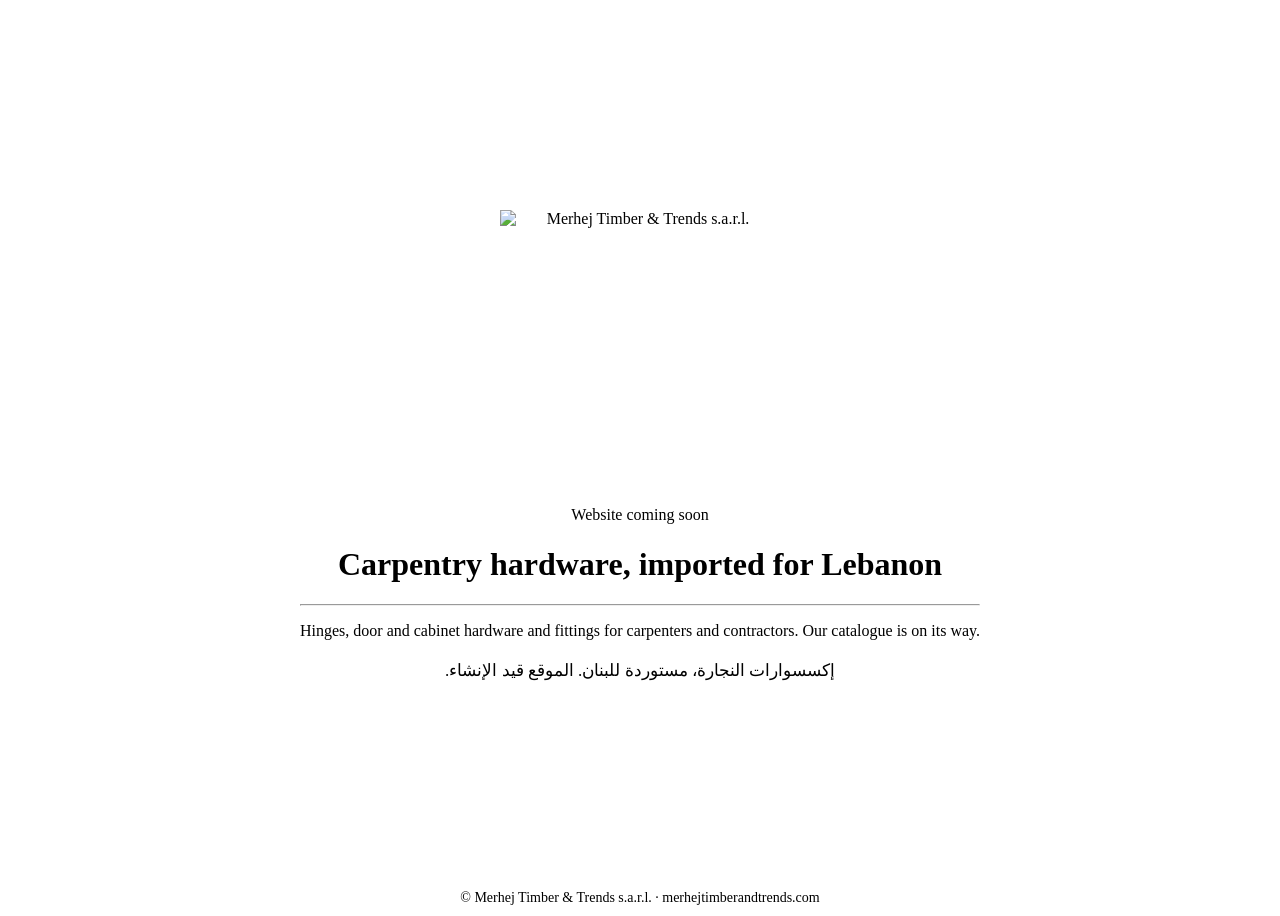
==== public/index.html @ cd11a80f "Connect the Merhej Timber & Trends design system Add design-system/ (tokens, component styles, logo)" ====
<!doctype html>
<html lang="en">
<head>
  <meta charset="utf-8">
  <meta name="viewport" content="width=device-width, initial-scale=1">
  <title>Merhej Timber &amp; Trends — Carpentry hardware in Lebanon</title>
  <meta name="description" content="Merhej Timber & Trends s.a.r.l. imports carpentry hardware and fittings for Lebanon. Our website is on its way.">
  <link rel="icon" type="image/png" href="/assets/img/merhej-logo-ivory.png">
  <link rel="stylesheet" href="/assets/css/tokens.css">
  <link rel="stylesheet" href="/assets/css/components.css">
  <style>
    body { min-height: 100vh; display: flex; flex-direction: column; }
    .soon { flex: 1; display: flex; flex-direction: column; align-items: center; justify-content: center; gap: var(--space-6); padding: var(--space-8) var(--space-4); text-align: center; }
    .soon-logo { width: 220px; height: 220px; border-radius: var(--radius-round); display: block; }
    .soon-ar { margin: 0; font-family: var(--font-arabic); font-size: 17px; line-height: 30px; color: var(--ink-muted); }
    .soon-foot { padding: var(--space-5) var(--space-4); text-align: center; border-top: 1px solid var(--line); color: var(--ink-muted); font-size: 14px; line-height: 20px; }
    @media (min-width: 720px) { .soon-logo { width: 280px; height: 280px; } }
  </style>
</head>
<body>
  <main class="soon">
    <img class="soon-logo" src="/assets/img/merhej-logo-ivory.png" alt="Merhej Timber & Trends s.a.r.l.">
    <header class="mtt-sh mtt-sh-center">
      <p class="mtt-sh-eyebrow">Website coming soon</p>
      <h1 class="mtt-sh-title">Carpentry hardware, imported for Lebanon</h1>
      <hr class="mtt-sh-rule" aria-hidden="true">
      <p class="mtt-sh-intro">Hinges, door and cabinet hardware and fittings for carpenters and contractors. Our catalogue is on its way.</p>
      <p class="soon-ar" lang="ar" dir="rtl">إكسسوارات النجارة، مستوردة للبنان. الموقع قيد الإنشاء.</p>
    </header>
  </main>
  <footer class="soon-foot">© Merhej Timber &amp; Trends s.a.r.l. · merhejtimberandtrends.com</footer>
</body>
</html>
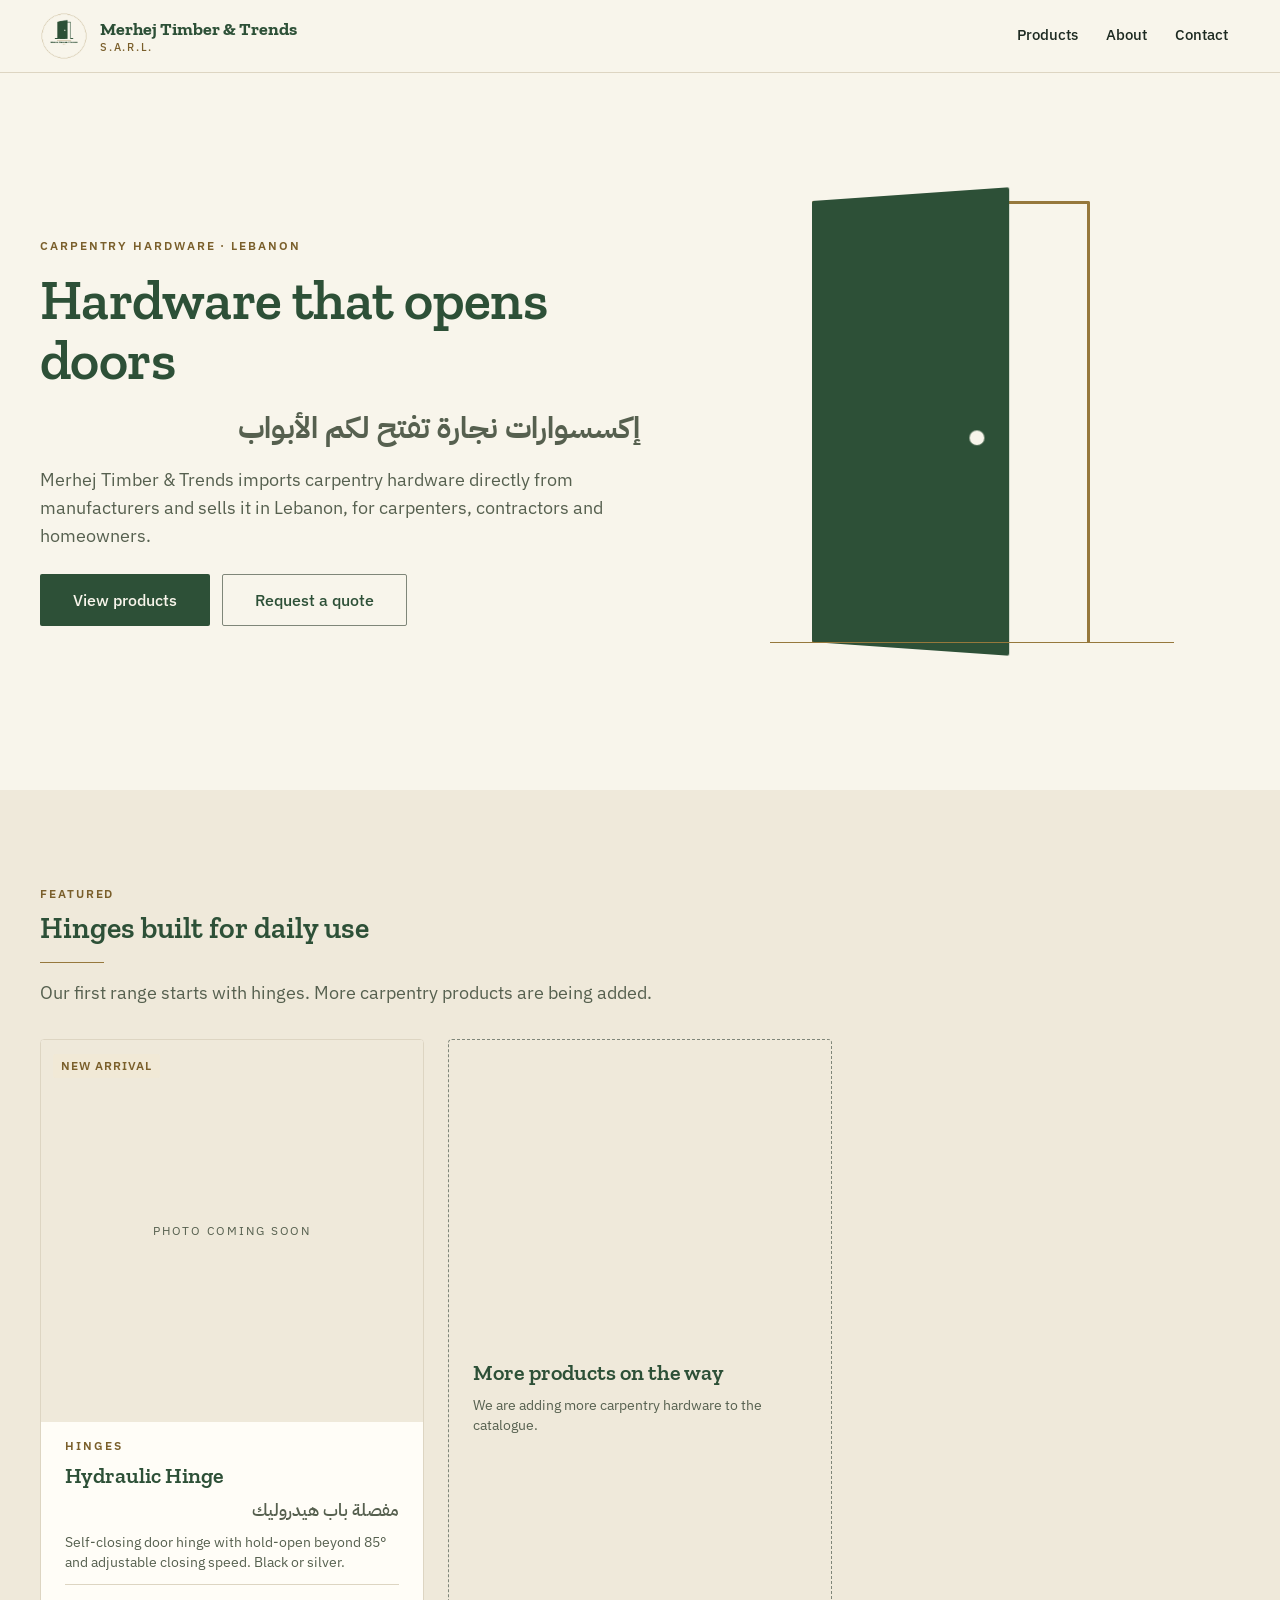
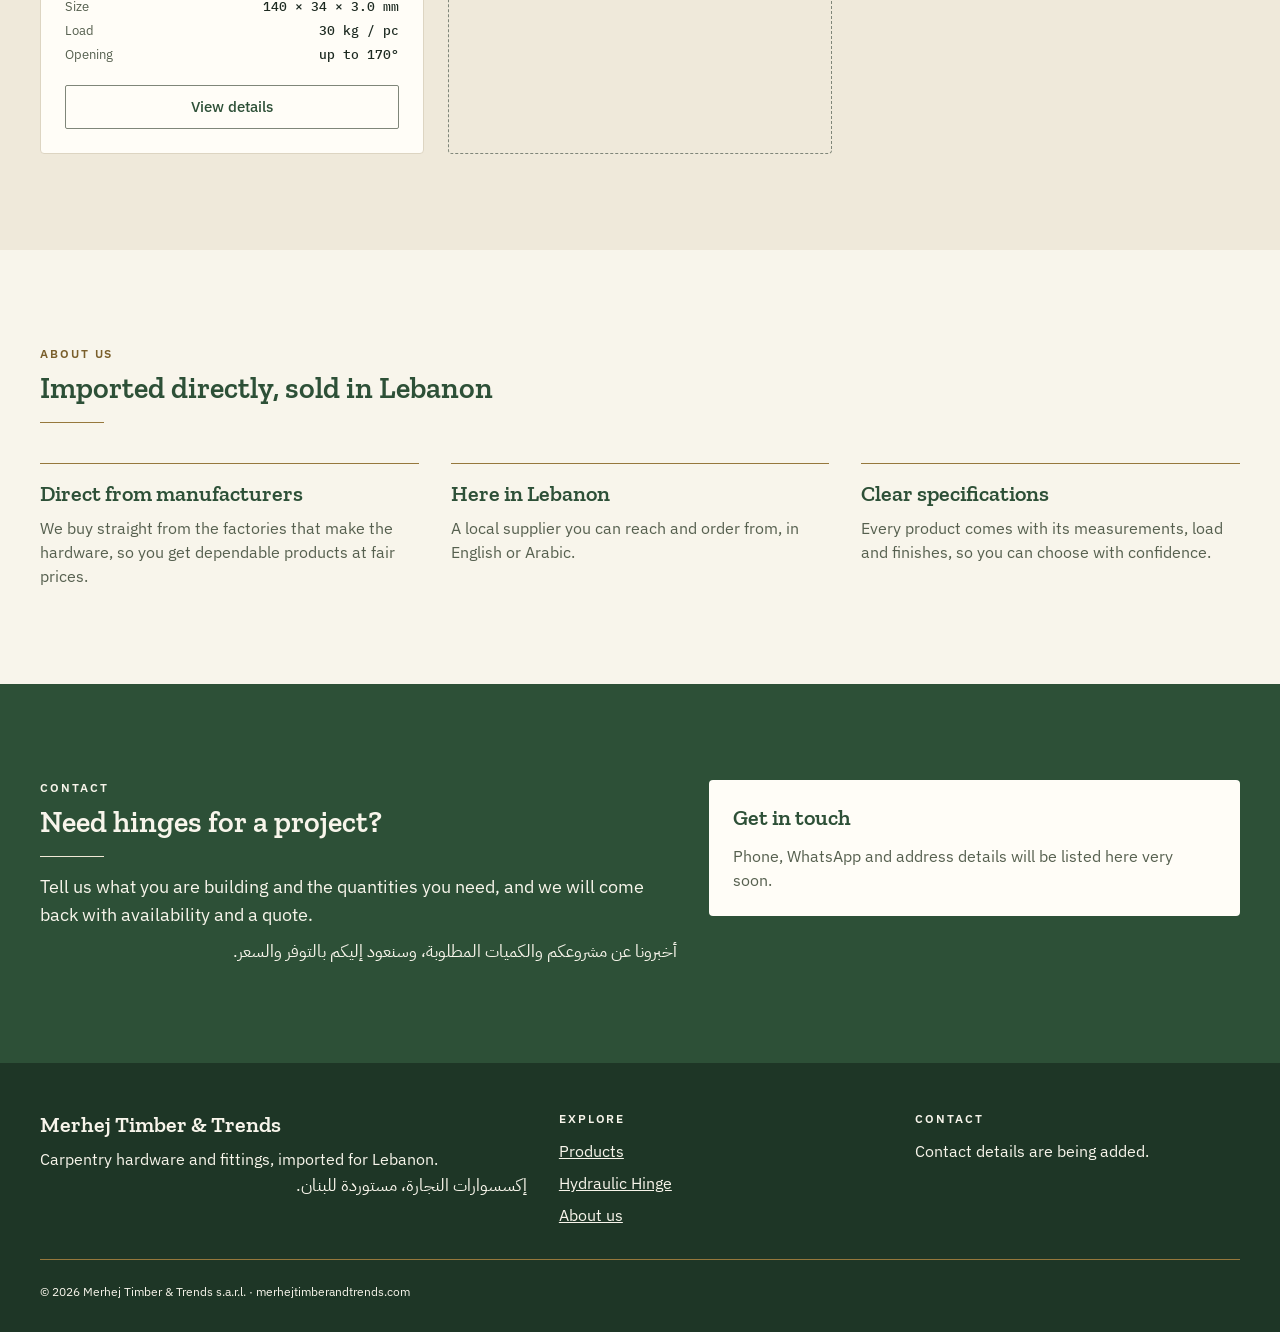
==== commit ced0e8a1: "Build home, products and Hydraulic Hinge pages; deploy with GitHub Pages - Home page with hero, feat" ====
--- a/public/index.html
+++ b/public/index.html
@@ -3,31 +3,153 @@
 <head>
   <meta charset="utf-8">
   <meta name="viewport" content="width=device-width, initial-scale=1">
-  <title>Merhej Timber &amp; Trends — Carpentry hardware in Lebanon</title>
-  <meta name="description" content="Merhej Timber & Trends s.a.r.l. imports carpentry hardware and fittings for Lebanon. Our website is on its way.">
-  <link rel="icon" type="image/png" href="/assets/img/merhej-logo-ivory.png">
-  <link rel="stylesheet" href="/assets/css/tokens.css">
-  <link rel="stylesheet" href="/assets/css/components.css">
-  <style>
-    body { min-height: 100vh; display: flex; flex-direction: column; }
-    .soon { flex: 1; display: flex; flex-direction: column; align-items: center; justify-content: center; gap: var(--space-6); padding: var(--space-8) var(--space-4); text-align: center; }
-    .soon-logo { width: 220px; height: 220px; border-radius: var(--radius-round); display: block; }
-    .soon-ar { margin: 0; font-family: var(--font-arabic); font-size: 17px; line-height: 30px; color: var(--ink-muted); }
-    .soon-foot { padding: var(--space-5) var(--space-4); text-align: center; border-top: 1px solid var(--line); color: var(--ink-muted); font-size: 14px; line-height: 20px; }
-    @media (min-width: 720px) { .soon-logo { width: 280px; height: 280px; } }
-  </style>
+  <title>Merhej Timber & Trends — Carpentry hardware in Lebanon</title>
+  <meta name="description" content="Merhej Timber & Trends s.a.r.l. imports carpentry hardware for Lebanon, starting with hydraulic door hinges.">
+  <link rel="canonical" href="https://merhejtimberandtrends.com/">
+  <meta property="og:type" content="website">
+  <meta property="og:site_name" content="Merhej Timber &amp; Trends">
+  <meta property="og:title" content="Merhej Timber & Trends — Carpentry hardware in Lebanon">
+  <meta property="og:description" content="Merhej Timber & Trends s.a.r.l. imports carpentry hardware for Lebanon, starting with hydraulic door hinges.">
+  <meta property="og:url" content="https://merhejtimberandtrends.com/">
+  <meta property="og:image" content="https://merhejtimberandtrends.com/assets/img/merhej-logo-ivory.png">
+  <link rel="icon" type="image/png" href="assets/img/merhej-logo-ivory.png">
+  <link rel="stylesheet" href="assets/css/tokens.css">
+  <link rel="stylesheet" href="assets/css/components.css">
+  <link rel="stylesheet" href="assets/css/site.css">
 </head>
 <body>
-  <main class="soon">
-    <img class="soon-logo" src="/assets/img/merhej-logo-ivory.png" alt="Merhej Timber & Trends s.a.r.l.">
-    <header class="mtt-sh mtt-sh-center">
-      <p class="mtt-sh-eyebrow">Website coming soon</p>
-      <h1 class="mtt-sh-title">Carpentry hardware, imported for Lebanon</h1>
-      <hr class="mtt-sh-rule" aria-hidden="true">
-      <p class="mtt-sh-intro">Hinges, door and cabinet hardware and fittings for carpenters and contractors. Our catalogue is on its way.</p>
-      <p class="soon-ar" lang="ar" dir="rtl">إكسسوارات النجارة، مستوردة للبنان. الموقع قيد الإنشاء.</p>
-    </header>
+  <a class="skip" href="#main">Skip to content</a>
+  <header class="site-header">
+    <div class="wrap">
+      <a class="brand" href="./">
+        <img src="assets/img/merhej-logo-ivory.png" alt="" width="48" height="48">
+        <span class="brand-name">Merhej Timber &amp; Trends<small>S.A.R.L.</small></span>
+        <span class="sr-only">Merhej Timber &amp; Trends — home</span>
+      </a>
+      <nav class="nav" aria-label="Main">
+        <a href="products/">Products</a>
+        <a href="#about">About</a>
+        <a href="#contact">Contact</a>
+      </nav>
+    </div>
+  </header>
+  <main id="main">
+    <section class="hero" aria-labelledby="hero-title">
+      <div class="wrap">
+        <div class="hero-copy">
+          <p class="t-eyebrow" style="margin:0;color:var(--brass-ink)">Carpentry hardware · Lebanon</p>
+          <h1 class="t-display hero-title" id="hero-title">Hardware that opens doors</h1>
+          <p class="t-ar-heading hero-ar" lang="ar" dir="rtl">إكسسوارات نجارة تفتح لكم الأبواب</p>
+          <p class="t-body-lg hero-intro">Merhej Timber &amp; Trends imports carpentry hardware directly from manufacturers and sells it in Lebanon, for carpenters, contractors and homeowners.</p>
+          <div class="hero-actions">
+            <a class="mtt-btn mtt-btn-primary mtt-btn-lg" href="products/">View products</a>
+            <a class="mtt-btn mtt-btn-secondary mtt-btn-lg" href="#contact">Request a quote</a>
+          </div>
+        </div>
+        <div class="door-art" aria-hidden="true">
+          <div class="door-frame"></div>
+          <div class="door-leaf"><span class="door-knob"></span></div>
+          <div class="door-ground"></div>
+        </div>
+      </div>
+    </section>
+
+    <section class="section section-sunken" aria-labelledby="featured-title">
+      <div class="wrap">
+        <header class="mtt-sh section-head">
+          <p class="mtt-sh-eyebrow">Featured</p>
+          <h2 class="mtt-sh-title" id="featured-title">Hinges built for daily use</h2>
+          <hr class="mtt-sh-rule" aria-hidden="true">
+          <p class="mtt-sh-intro">Our first range starts with hinges. More carpentry products are being added.</p>
+        </header>
+        <div class="grid grid-3">
+          <article class="mtt-card">
+            <div class="mtt-card-media">
+              <span class="mtt-card-ph">Photo coming soon</span>
+              <span class="mtt-card-badge"><span class="mtt-badge mtt-badge-new">New arrival</span></span>
+            </div>
+            <div class="mtt-card-body">
+              <p class="mtt-card-cat">Hinges</p>
+              <h3 class="mtt-card-name"><a href="products/hydraulic-hinge/" style="color:inherit;text-decoration:none">Hydraulic Hinge</a></h3>
+              <p class="mtt-card-name-ar" lang="ar" dir="rtl">مفصلة باب هيدروليك</p>
+              <p class="mtt-card-sum">Self-closing door hinge with hold-open beyond 85° and adjustable closing speed. Black or silver.</p>
+              <dl class="mtt-card-specs">
+                <dt>Size</dt><dd>140 × 34 × 3.0 mm</dd>
+                <dt>Load</dt><dd>30 kg / pc</dd>
+                <dt>Opening</dt><dd>up to 170°</dd>
+              </dl>
+              <div class="mtt-card-cta"><a class="mtt-btn mtt-btn-secondary" href="products/hydraulic-hinge/">View details</a></div>
+            </div>
+          </article>
+          <div class="tile-soon">
+            <h3 class="t-h3">More products on the way</h3>
+            <p class="t-small">We are adding more carpentry hardware to the catalogue.</p>
+          </div>
+        </div>
+      </div>
+    </section>
+
+    <section class="section" id="about" aria-labelledby="about-title">
+      <div class="wrap">
+        <header class="mtt-sh section-head">
+          <p class="mtt-sh-eyebrow">About us</p>
+          <h2 class="mtt-sh-title" id="about-title">Imported directly, sold in Lebanon</h2>
+          <hr class="mtt-sh-rule" aria-hidden="true">
+        </header>
+        <ul class="points">
+          <li class="point">
+            <h3 class="t-h3">Direct from manufacturers</h3>
+            <p>We buy straight from the factories that make the hardware, so you get dependable products at fair prices.</p>
+          </li>
+          <li class="point">
+            <h3 class="t-h3">Here in Lebanon</h3>
+            <p>A local supplier you can reach and order from, in English or Arabic.</p>
+          </li>
+          <li class="point">
+            <h3 class="t-h3">Clear specifications</h3>
+            <p>Every product comes with its measurements, load and finishes, so you can choose with confidence.</p>
+          </li>
+        </ul>
+      </div>
+    </section>
+
+    <section class="section section-forest" id="contact" aria-labelledby="contact-title">
+      <div class="wrap contact">
+        <header class="mtt-sh">
+          <p class="mtt-sh-eyebrow">Contact</p>
+          <h2 class="mtt-sh-title" id="contact-title">Need hinges for a project?</h2>
+          <hr class="mtt-sh-rule" aria-hidden="true">
+          <p class="mtt-sh-intro">Tell us what you are building and the quantities you need, and we will come back with availability and a quote.</p>
+          <p class="t-ar-body" lang="ar" dir="rtl" style="margin:0">أخبرونا عن مشروعكم والكميات المطلوبة، وسنعود إليكم بالتوفر والسعر.</p>
+        </header>
+        <div class="contact-card">
+          <h3 class="t-h3">Get in touch</h3>
+          <p>Phone, WhatsApp and address details will be listed here very soon.</p>
+        </div>
+      </div>
+    </section>
   </main>
-  <footer class="soon-foot">© Merhej Timber &amp; Trends s.a.r.l. · merhejtimberandtrends.com</footer>
+  <footer class="site-footer">
+    <div class="wrap">
+      <div>
+        <p class="foot-brand">Merhej Timber &amp; Trends</p>
+        <p>Carpentry hardware and fittings, imported for Lebanon.</p>
+        <p lang="ar" dir="rtl" class="t-ar-body" style="text-align:start">إكسسوارات النجارة، مستوردة للبنان.</p>
+      </div>
+      <nav aria-label="Footer">
+        <h2>Explore</h2>
+        <ul>
+          <li><a href="products/">Products</a></li>
+          <li><a href="products/hydraulic-hinge/">Hydraulic Hinge</a></li>
+          <li><a href="#about">About us</a></li>
+        </ul>
+      </nav>
+      <div>
+        <h2>Contact</h2>
+        <p>Contact details are being added.</p>
+      </div>
+      <p class="foot-legal">© 2026 Merhej Timber &amp; Trends s.a.r.l. · merhejtimberandtrends.com</p>
+    </div>
+  </footer>
 </body>
 </html>
--- a/public/assets/css/tokens.css
+++ b/public/assets/css/tokens.css
@@ -0,0 +1,194 @@
+/* Merhej Timber & Trends — generated from design-system/tokens.json by scripts/sync-design-system.mjs. Do not edit by hand. */
+
+:root, [data-theme="light"] {
+  --surface: #f8f5eb;
+  --surface-raised: #fffdf7;
+  --surface-sunken: #efe9da;
+  --forest: #2d5037;
+  --forest-deep: #1e3626;
+  --forest-soft: #e4ebe2;
+  --on-forest: #f8f5eb;
+  --brass: #96783c;
+  --brass-ink: #7a5f2b;
+  --brass-soft: #f1e9d6;
+  --ink: #1d2a21;
+  --ink-muted: #56604f;
+  --line: #ddd5c2;
+  --line-strong: #7f8679;
+  --rust: #9b3a22;
+  --rust-soft: #f6e3dc;
+  --focus: var(--forest);
+  --link: var(--forest);
+  --shadow-card: 0 1px 2px rgba(29,42,33,0.06), 0 6px 18px rgba(29,42,33,0.06);
+}
+
+[data-theme="dark"] {
+  --surface: #121a15;
+  --surface-raised: #1a241e;
+  --surface-sunken: #0d130f;
+  --forest: #8dbb98;
+  --forest-deep: #a9cfb2;
+  --forest-soft: #1f3226;
+  --on-forest: #121a15;
+  --brass: #c9a866;
+  --brass-ink: #d2b577;
+  --brass-soft: #2e2716;
+  --ink: #f1ede1;
+  --ink-muted: #a9b0a2;
+  --line: #2c3830;
+  --line-strong: #6e786f;
+  --rust: #e58a6c;
+  --rust-soft: #3a1f17;
+  --shadow-card: 0 1px 2px rgba(0,0,0,0.5);
+}
+@media (prefers-color-scheme: dark) {
+  :root:not([data-theme="light"]) {
+    --surface: #121a15;
+    --surface-raised: #1a241e;
+    --surface-sunken: #0d130f;
+    --forest: #8dbb98;
+    --forest-deep: #a9cfb2;
+    --forest-soft: #1f3226;
+    --on-forest: #121a15;
+    --brass: #c9a866;
+    --brass-ink: #d2b577;
+    --brass-soft: #2e2716;
+    --ink: #f1ede1;
+    --ink-muted: #a9b0a2;
+    --line: #2c3830;
+    --line-strong: #6e786f;
+    --rust: #e58a6c;
+    --rust-soft: #3a1f17;
+    --shadow-card: 0 1px 2px rgba(0,0,0,0.5);
+  }
+}
+
+:root {
+  --space-1: 4px;
+  --space-2: 8px;
+  --space-3: 12px;
+  --space-4: 16px;
+  --space-5: 24px;
+  --space-6: 32px;
+  --space-7: 48px;
+  --space-8: 64px;
+  --space-9: 96px;
+  --radius-0: 0;
+  --radius-sm: 2px;
+  --radius-md: 4px;
+  --radius-round: 9999px;
+  --content-max: 1200px;
+  --text-max: 680px;
+  --rule-weight: 1px;
+  --font-slab: "Zilla Slab", Rockwell, Georgia, serif;
+  --font-sans: "IBM Plex Sans", "IBM Plex Sans Arabic", system-ui, sans-serif;
+  --font-arabic: "IBM Plex Sans Arabic", "IBM Plex Sans", Tahoma, sans-serif;
+  --font-mono: "IBM Plex Mono", ui-monospace, Menlo, monospace;
+}
+
+/* Home hero and social cover slides only; one per page or post. */
+.t-display {
+  font-family: var(--font-slab);
+  font-size: 56px;
+  line-height: 60px;
+  font-weight: 600;
+  letter-spacing: -0.01em;
+}
+
+/* Page titles and category names. */
+.t-h1 {
+  font-family: var(--font-slab);
+  font-size: 40px;
+  line-height: 46px;
+  font-weight: 600;
+}
+
+/* Section titles. */
+.t-h2 {
+  font-family: var(--font-slab);
+  font-size: 30px;
+  line-height: 36px;
+  font-weight: 600;
+}
+
+/* Product names on cards and sub-sections. */
+.t-h3 {
+  font-family: var(--font-slab);
+  font-size: 22px;
+  line-height: 28px;
+  font-weight: 600;
+}
+
+/* Uppercase label above a heading, in brass-ink. Echoes the spaced s.a.r.l. line under the logo. */
+.t-eyebrow {
+  font-family: var(--font-sans);
+  font-size: 12px;
+  line-height: 16px;
+  font-weight: 600;
+  letter-spacing: 0.16em;
+  text-transform: uppercase;
+}
+
+/* Intros under h1/h2 and hero copy. */
+.t-body-lg {
+  font-family: var(--font-sans);
+  font-size: 18px;
+  line-height: 28px;
+  font-weight: 400;
+}
+
+/* Default text. */
+.t-body {
+  font-family: var(--font-sans);
+  font-size: 16px;
+  line-height: 24px;
+  font-weight: 400;
+}
+
+/* Buttons, tabs and form labels. */
+.t-label {
+  font-family: var(--font-sans);
+  font-size: 15px;
+  line-height: 20px;
+  font-weight: 500;
+}
+
+/* Card summaries and helper text. */
+.t-small {
+  font-family: var(--font-sans);
+  font-size: 14px;
+  line-height: 20px;
+  font-weight: 400;
+}
+
+/* Image captions and legal lines. */
+.t-caption {
+  font-family: var(--font-sans);
+  font-size: 12px;
+  line-height: 16px;
+  font-weight: 400;
+}
+
+/* Arabic headings and the Arabic line of bilingual product names. */
+.t-ar-heading {
+  font-family: var(--font-arabic);
+  font-size: 30px;
+  line-height: 44px;
+  font-weight: 700;
+}
+
+/* Arabic body text. */
+.t-ar-body {
+  font-family: var(--font-arabic);
+  font-size: 17px;
+  line-height: 30px;
+  font-weight: 400;
+}
+
+/* Measurements, load ratings, angles and SKUs in spec tables. Western digits in both languages. */
+.t-spec {
+  font-family: var(--font-mono);
+  font-size: 14px;
+  line-height: 20px;
+  font-weight: 500;
+}
--- a/public/assets/css/components.css
+++ b/public/assets/css/components.css
@@ -0,0 +1,102 @@
+@import url("https://fonts.googleapis.com/css2?family=IBM+Plex+Mono:wght@500&family=IBM+Plex+Sans+Arabic:wght@400;500;600;700&family=IBM+Plex+Sans:wght@400;500;600&family=Zilla+Slab:wght@500;600;700&display=swap");
+
+/* Merhej Timber & Trends — component styles. Values come from tokens.css. */
+body { margin: 0; font-family: var(--font-sans); font-size: 16px; line-height: 24px; background: var(--surface); color: var(--ink); -webkit-font-smoothing: antialiased; }
+[lang="ar"], .mtt-ar { font-family: var(--font-arabic); }
+.mtt-stage { padding: var(--space-5); display: flex; flex-wrap: wrap; gap: var(--space-4); align-items: center; }
+.mtt-stage-col { padding: var(--space-5); display: flex; flex-direction: column; gap: var(--space-5); }
+
+/* Focus: 2px surface gap, then a solid 2px focus ring */
+.mtt-btn:focus-visible, .mtt-card-link:focus-visible { outline: none; box-shadow: 0 0 0 2px var(--surface), 0 0 0 4px var(--focus); }
+
+/* Button */
+.mtt-btn { display: inline-flex; align-items: center; justify-content: center; gap: var(--space-2); box-sizing: border-box; height: 44px; padding: 0 var(--space-5); border-radius: var(--radius-sm); border: 1px solid transparent; font-family: var(--font-sans); font-size: 15px; line-height: 20px; font-weight: 500; text-decoration: none; cursor: pointer; transition: background-color .15s ease, border-color .15s ease, color .15s ease; white-space: nowrap; }
+.mtt-btn-sm { height: 36px; padding: 0 var(--space-3); font-size: 14px; }
+.mtt-btn-lg { height: 52px; padding: 0 var(--space-6); font-size: 16px; }
+.mtt-btn-primary { background: var(--forest); color: var(--on-forest); }
+.mtt-btn-primary:hover { background: var(--forest-deep); }
+.mtt-btn-secondary { background: transparent; color: var(--forest); border-color: var(--line-strong); }
+.mtt-btn-secondary:hover { border-color: var(--forest); background: var(--forest-soft); }
+.mtt-btn-quiet { background: transparent; color: var(--forest); padding-left: var(--space-1); padding-right: var(--space-1); text-decoration: underline; text-underline-offset: 4px; text-decoration-thickness: 1px; }
+.mtt-btn-quiet:hover { text-decoration-thickness: 2px; }
+.mtt-btn[disabled], .mtt-btn[aria-disabled="true"] { opacity: .45; cursor: not-allowed; }
+
+/* Badge */
+.mtt-badge { display: inline-flex; align-items: center; gap: var(--space-1); height: 24px; padding: 0 var(--space-2); border-radius: var(--radius-sm); font-family: var(--font-sans); font-size: 12px; line-height: 16px; font-weight: 600; letter-spacing: .08em; text-transform: uppercase; white-space: nowrap; }
+.mtt-badge-neutral { background: var(--surface-sunken); color: var(--ink-muted); }
+.mtt-badge-new { background: var(--brass-soft); color: var(--brass-ink); }
+.mtt-badge-category { background: transparent; color: var(--forest); box-shadow: inset 0 0 0 1px var(--line-strong); }
+.mtt-badge-stock { background: var(--forest); color: var(--on-forest); }
+.mtt-badge-out { background: var(--rust-soft); color: var(--rust); }
+.mtt-badge[lang="ar"] { letter-spacing: 0; text-transform: none; font-size: 13px; }
+
+/* Section header */
+.mtt-sh { max-width: var(--text-max); display: flex; flex-direction: column; gap: var(--space-2); }
+.mtt-sh-center { margin: 0 auto; text-align: center; align-items: center; }
+.mtt-sh-eyebrow { margin: 0; font-family: var(--font-sans); font-size: 12px; line-height: 16px; font-weight: 600; letter-spacing: .16em; text-transform: uppercase; color: var(--brass-ink); }
+.mtt-sh-title { margin: 0; font-family: var(--font-slab); font-size: 30px; line-height: 36px; font-weight: 600; color: var(--forest); }
+.mtt-sh-h1 .mtt-sh-title { font-size: 40px; line-height: 46px; }
+.mtt-sh-rule { width: 64px; height: 0; border: 0; border-top: var(--rule-weight) solid var(--brass); margin: var(--space-2) 0; }
+.mtt-sh-center .mtt-sh-rule { margin-left: auto; margin-right: auto; }
+.mtt-sh-intro { margin: 0; font-size: 18px; line-height: 28px; color: var(--ink-muted); }
+.mtt-sh[lang="ar"] .mtt-sh-eyebrow { letter-spacing: 0; font-size: 14px; line-height: 20px; }
+.mtt-sh[lang="ar"] .mtt-sh-title { font-family: var(--font-arabic); font-weight: 700; line-height: 44px; }
+.mtt-sh[lang="ar"] .mtt-sh-intro { font-size: 17px; line-height: 30px; }
+
+/* Product card */
+.mtt-card { display: flex; flex-direction: column; width: 100%; max-width: 320px; box-sizing: border-box; background: var(--surface-raised); border: 1px solid var(--line); border-radius: var(--radius-md); overflow: hidden; transition: box-shadow .2s ease, border-color .2s ease; }
+.mtt-card:hover { box-shadow: var(--shadow-card); border-color: var(--line-strong); }
+.mtt-card-media { position: relative; aspect-ratio: 1 / 1; background: var(--surface-sunken); display: flex; align-items: center; justify-content: center; }
+.mtt-card-media img { width: 100%; height: 100%; object-fit: cover; display: block; }
+.mtt-card-ph { font-size: 12px; line-height: 16px; letter-spacing: .16em; text-transform: uppercase; color: var(--ink-muted); }
+.mtt-card-badge { position: absolute; top: var(--space-3); inset-inline-start: var(--space-3); }
+.mtt-card-body { display: flex; flex-direction: column; gap: var(--space-2); padding: var(--space-4) var(--space-5) var(--space-5); flex: 1; }
+.mtt-card-cat { margin: 0; font-size: 12px; line-height: 16px; font-weight: 600; letter-spacing: .16em; text-transform: uppercase; color: var(--brass-ink); }
+.mtt-card-name { margin: 0; font-family: var(--font-slab); font-size: 22px; line-height: 28px; font-weight: 600; color: var(--forest); }
+.mtt-card-name-ar { margin: 0; font-family: var(--font-arabic); font-size: 17px; line-height: 26px; font-weight: 600; color: var(--ink-muted); }
+.mtt-card-sum { margin: 0; font-size: 14px; line-height: 20px; color: var(--ink-muted); }
+.mtt-card-specs { margin: var(--space-1) 0 0; padding: var(--space-3) 0 0; border-top: 1px solid var(--line); display: grid; grid-template-columns: auto 1fr; gap: var(--space-1) var(--space-4); font-size: 13px; line-height: 20px; }
+.mtt-card-specs dt { color: var(--ink-muted); }
+.mtt-card-specs dd { margin: 0; font-family: var(--font-mono); font-size: 13px; font-weight: 500; color: var(--ink); text-align: end; }
+.mtt-card-cta { margin-top: auto; padding-top: var(--space-3); }
+.mtt-card-cta .mtt-btn { width: 100%; }
+
+/* Spec table */
+.mtt-spec { width: 100%; max-width: 560px; border-collapse: collapse; font-family: var(--font-sans); }
+.mtt-spec caption { text-align: start; padding-bottom: var(--space-3); font-family: var(--font-slab); font-size: 22px; line-height: 28px; font-weight: 600; color: var(--forest); }
+.mtt-spec th, .mtt-spec td { padding: var(--space-3) 0; border-bottom: 1px solid var(--line); vertical-align: top; }
+.mtt-spec tr:first-child th, .mtt-spec tr:first-child td { border-top: var(--rule-weight) solid var(--brass); }
+.mtt-spec th { width: 42%; text-align: start; font-size: 14px; line-height: 20px; font-weight: 500; color: var(--ink-muted); padding-inline-end: var(--space-4); }
+.mtt-spec td { font-family: var(--font-mono); font-size: 14px; line-height: 20px; font-weight: 500; color: var(--ink); }
+.mtt-spec[lang="ar"] caption { font-family: var(--font-arabic); font-weight: 700; }
+.mtt-spec[lang="ar"] th { font-family: var(--font-arabic); font-size: 15px; line-height: 24px; }
+
+/* Seal — the logo's double ring */
+.mtt-seal { position: relative; display: inline-flex; align-items: center; justify-content: center; box-sizing: border-box; border-radius: var(--radius-round); border: 2px solid var(--brass); background: var(--surface); }
+.mtt-seal::after { content: ""; position: absolute; inset: 5px; border-radius: var(--radius-round); border: var(--rule-weight) solid var(--brass); pointer-events: none; }
+.mtt-seal img { width: 100%; height: 100%; border-radius: var(--radius-round); object-fit: cover; display: block; }
+.mtt-seal-text { padding: 18%; text-align: center; font-family: var(--font-slab); font-weight: 700; color: var(--forest); }
+
+/* Social post */
+.mtt-post { position: relative; box-sizing: border-box; overflow: hidden; display: flex; flex-direction: column; background: var(--surface); color: var(--ink); font-family: var(--font-sans); }
+.mtt-post-forest { background: var(--forest); color: var(--on-forest); }
+.mtt-post-inner { position: relative; flex: 1; display: flex; flex-direction: column; gap: 2.2%; padding: 7.4%; min-height: 0; }
+.mtt-post-frame { position: absolute; inset: 3.3%; border: var(--rule-weight) solid var(--brass); pointer-events: none; }
+.mtt-post-eyebrow { margin: 0; font-size: 1.1em; line-height: 1.3; font-weight: 600; letter-spacing: .16em; text-transform: uppercase; color: var(--brass-ink); }
+.mtt-post-forest .mtt-post-eyebrow { color: var(--on-forest); }
+.mtt-post-forest .mtt-post-frame { border-color: var(--brass-soft); }
+.mtt-post-forest .mtt-post-rule { border-top-color: var(--brass-soft); }
+.mtt-post-title { margin: 0; font-family: var(--font-slab); font-size: 4.4em; line-height: 1.02; font-weight: 600; color: var(--forest); }
+.mtt-post-forest .mtt-post-title { color: var(--on-forest); }
+.mtt-post-title-ar { margin: 0; font-family: var(--font-arabic); font-size: 2.6em; line-height: 1.45; font-weight: 700; color: var(--ink-muted); }
+.mtt-post-forest .mtt-post-title-ar { color: var(--on-forest); opacity: .85; }
+.mtt-post-rule { width: 12%; border: 0; border-top: 2px solid var(--brass); margin: 1% 0; }
+.mtt-post-body { margin: 0; font-size: 1.6em; line-height: 1.4; color: var(--ink-muted); max-width: 80%; }
+.mtt-post-forest .mtt-post-body { color: var(--on-forest); }
+.mtt-post-media { flex: 1; min-height: 0; margin-top: 2%; background: var(--surface-sunken); border-radius: var(--radius-md); display: flex; align-items: center; justify-content: center; overflow: hidden; }
+.mtt-post-forest .mtt-post-media { background: var(--forest-deep); }
+.mtt-post-media img { width: 100%; height: 100%; object-fit: contain; }
+.mtt-post-ph { font-size: 1.1em; letter-spacing: .16em; text-transform: uppercase; color: var(--ink-muted); }
+.mtt-post-forest .mtt-post-ph { color: var(--on-forest); opacity: .7; }
+.mtt-post-foot { margin-top: auto; display: flex; align-items: center; justify-content: space-between; gap: 4%; font-size: 1.2em; font-weight: 500; }
+.mtt-post-logo { flex: none; display: block; border-radius: var(--radius-round); }
--- a/public/assets/css/site.css
+++ b/public/assets/css/site.css
@@ -0,0 +1,132 @@
+/* Site layout for merhejtimberandtrends.com. Uses design-system tokens only. */
+
+*, *::before, *::after { box-sizing: border-box; }
+html { -webkit-text-size-adjust: 100%; }
+body { margin: 0; }
+img { max-width: 100%; display: block; }
+a { color: var(--link); }
+a:focus-visible, button:focus-visible { outline: none; box-shadow: 0 0 0 2px var(--surface), 0 0 0 4px var(--focus); border-radius: var(--radius-sm); }
+.wrap { width: 100%; max-width: calc(var(--content-max) + 2 * var(--space-5)); margin: 0 auto; padding: 0 var(--space-4); }
+@media (min-width: 720px) { .wrap { padding: 0 var(--space-5); } }
+.skip { position: absolute; left: -9999px; top: var(--space-2); background: var(--surface-raised); color: var(--forest); padding: var(--space-2) var(--space-3); z-index: 10; }
+.skip:focus { left: var(--space-2); }
+.sr-only { position: absolute; width: 1px; height: 1px; overflow: hidden; clip: rect(0 0 0 0); white-space: nowrap; }
+
+/* Header */
+.site-header { border-bottom: 1px solid var(--line); background: var(--surface); }
+.site-header .wrap { display: flex; align-items: center; justify-content: space-between; gap: var(--space-4); min-height: 72px; }
+.brand { display: flex; align-items: center; gap: var(--space-3); text-decoration: none; color: var(--forest); }
+.brand img { width: 48px; height: 48px; border-radius: var(--radius-round); }
+.brand-name { font-family: var(--font-slab); font-size: 18px; line-height: 22px; font-weight: 700; }
+.brand-name small { display: block; font-family: var(--font-sans); font-size: 11px; line-height: 14px; font-weight: 500; letter-spacing: .16em; color: var(--brass-ink); }
+.nav { display: flex; gap: var(--space-1); }
+.nav a { display: inline-flex; align-items: center; min-height: 44px; padding: 0 var(--space-3); font-size: 15px; line-height: 20px; font-weight: 500; color: var(--ink); text-decoration: none; border-bottom: 2px solid transparent; }
+.nav a:hover { color: var(--forest); }
+.nav a[aria-current="page"] { color: var(--forest); border-bottom-color: var(--brass); }
+@media (max-width: 559px) {
+  .brand-name { display: none; }
+  .nav a { padding: 0 var(--space-2); }
+}
+
+/* Sections */
+.section { padding: var(--space-8) 0; }
+.section-sunken { background: var(--surface-sunken); }
+.section-forest { background: var(--forest); color: var(--on-forest); }
+@media (min-width: 720px) { .section { padding: var(--space-9) 0; } }
+.section-head { margin-bottom: var(--space-6); }
+
+/* Hero */
+.hero { padding: var(--space-8) 0; }
+.hero .wrap { display: grid; gap: var(--space-7); align-items: center; }
+.hero-copy { display: flex; flex-direction: column; gap: var(--space-4); max-width: 600px; }
+.hero-title { margin: 0; color: var(--forest); font-size: 40px; line-height: 46px; }
+.hero-ar { margin: 0; color: var(--ink-muted); }
+.hero-intro { margin: 0; color: var(--ink-muted); }
+.hero-actions { display: flex; flex-wrap: wrap; gap: var(--space-3); margin-top: var(--space-2); }
+@media (min-width: 900px) {
+  .hero { padding: var(--space-9) 0; }
+  .hero .wrap { grid-template-columns: 1.15fr 1fr; }
+  .hero-title { font-size: 56px; line-height: 60px; }
+}
+
+/* The open-door motif: a forest leaf with its knob, a brass frame on the ground line */
+.door-art { position: relative; width: 100%; max-width: 420px; aspect-ratio: 4 / 5; margin: 0 auto; }
+.door-leaf { position: absolute; left: 12%; top: 6%; width: 46%; height: 84%; background: var(--forest); border-radius: var(--radius-sm); transform: perspective(900px) rotateY(-16deg); transform-origin: left center; }
+.door-knob { position: absolute; right: 12%; top: 52%; width: 14px; height: 14px; border-radius: var(--radius-round); background: var(--surface); }
+.door-frame { position: absolute; left: 12%; top: 6%; width: 66%; height: 84%; border: 3px solid var(--brass); border-bottom: 0; border-radius: var(--radius-sm) var(--radius-sm) 0 0; }
+.door-ground { position: absolute; left: 2%; right: 2%; top: 90%; border-top: var(--rule-weight) solid var(--brass); }
+
+/* Grids */
+.grid { display: grid; gap: var(--space-5); grid-template-columns: 1fr; }
+@media (min-width: 600px) { .grid-3 { grid-template-columns: repeat(2, 1fr); } }
+@media (min-width: 960px) { .grid-3 { grid-template-columns: repeat(3, 1fr); } }
+.grid .mtt-card { max-width: none; }
+
+/* Value points */
+.points { display: grid; gap: var(--space-6); grid-template-columns: 1fr; margin: 0; padding: 0; list-style: none; }
+@media (min-width: 720px) { .points { grid-template-columns: repeat(3, 1fr); } }
+.point { border-top: var(--rule-weight) solid var(--brass); padding-top: var(--space-4); }
+.point h3 { margin: 0 0 var(--space-2); color: var(--forest); }
+.point p { margin: 0; color: var(--ink-muted); }
+
+/* Coming-soon tile next to real products */
+.tile-soon { display: flex; flex-direction: column; justify-content: center; gap: var(--space-2); min-height: 240px; padding: var(--space-5); border: 1px dashed var(--line-strong); border-radius: var(--radius-md); color: var(--ink-muted); }
+.tile-soon h3 { margin: 0; color: var(--forest); }
+.tile-soon p { margin: 0; }
+
+/* Contact band */
+.contact { display: grid; gap: var(--space-6); align-items: start; }
+@media (min-width: 900px) { .contact { grid-template-columns: 1.2fr 1fr; } }
+.section-forest .mtt-sh-title, .section-forest .mtt-sh-intro { color: var(--on-forest); }
+.section-forest .mtt-sh-eyebrow { color: var(--on-forest); }
+.section-forest .mtt-sh-rule { border-top-color: var(--brass-soft); }
+.contact-card { background: var(--surface-raised); color: var(--ink); border-radius: var(--radius-md); padding: var(--space-5); display: flex; flex-direction: column; gap: var(--space-3); }
+.contact-card h3 { margin: 0; color: var(--forest); }
+.contact-card p { margin: 0; color: var(--ink-muted); }
+
+/* Breadcrumb */
+.crumbs { padding-top: var(--space-5); font-size: 14px; line-height: 20px; color: var(--ink-muted); }
+.crumbs ol { display: flex; flex-wrap: wrap; gap: var(--space-2); margin: 0; padding: 0; list-style: none; }
+.crumbs li + li::before { content: "/"; margin-inline-end: var(--space-2); color: var(--line-strong); }
+.crumbs a { color: var(--ink-muted); }
+
+/* Product page */
+.product { display: grid; gap: var(--space-7); padding: var(--space-6) 0 var(--space-8); }
+@media (min-width: 900px) { .product { grid-template-columns: 1fr 1fr; padding-bottom: var(--space-9); } }
+.product-media { display: flex; flex-direction: column; gap: var(--space-4); }
+.photo-ph { aspect-ratio: 1 / 1; background: var(--surface-sunken); border-radius: var(--radius-md); display: flex; flex-direction: column; align-items: center; justify-content: center; gap: var(--space-2); color: var(--ink-muted); text-align: center; padding: var(--space-5); }
+.photo-ph svg { width: 96px; height: auto; }
+.diagram { background: var(--surface-raised); border: 1px solid var(--line); border-radius: var(--radius-md); padding: var(--space-5); }
+.diagram figcaption { margin-top: var(--space-3); color: var(--ink-muted); }
+.diagram svg { width: 100%; height: auto; display: block; }
+.dg-arc-close { stroke: var(--forest); }
+.dg-arc-hold { stroke: var(--brass); }
+.dg-line { stroke: var(--line-strong); }
+.dg-wall { fill: var(--ink-muted); }
+.dg-door { fill: var(--forest); }
+.dg-text { fill: var(--ink); font-family: var(--font-mono); font-size: 13px; font-weight: 500; }
+.dg-label { fill: var(--ink-muted); font-family: var(--font-sans); font-size: 12px; }
+.product-info { display: flex; flex-direction: column; gap: var(--space-4); }
+.product-info h1 { margin: 0; color: var(--forest); }
+.product-ar { margin: 0; color: var(--ink-muted); }
+.product-lead { margin: 0; color: var(--ink-muted); }
+.product-tags { display: flex; flex-wrap: wrap; gap: var(--space-2); }
+.product-actions { display: flex; flex-wrap: wrap; gap: var(--space-3); }
+.features { margin: 0; padding: 0; list-style: none; display: flex; flex-direction: column; gap: var(--space-3); }
+.features li { display: grid; grid-template-columns: 20px 1fr; gap: var(--space-3); align-items: start; }
+.features svg { width: 20px; height: 20px; margin-top: 2px; color: var(--forest); }
+.product-block { display: flex; flex-direction: column; gap: var(--space-4); padding-top: var(--space-5); }
+.product-block h2 { margin: 0; color: var(--forest); }
+.desc-ar { margin: 0; color: var(--ink-muted); }
+.note { margin: 0; color: var(--ink-muted); }
+
+/* Footer */
+.site-footer { background: var(--forest-deep); color: var(--on-forest); padding: var(--space-7) 0 var(--space-6); }
+.site-footer .wrap { display: grid; gap: var(--space-6); }
+@media (min-width: 720px) { .site-footer .wrap { grid-template-columns: 1.5fr 1fr 1fr; } }
+.site-footer h2 { margin: 0 0 var(--space-3); font-family: var(--font-sans); font-size: 12px; line-height: 16px; font-weight: 600; letter-spacing: .16em; text-transform: uppercase; color: var(--on-forest); }
+.site-footer p { margin: 0; }
+.site-footer ul { margin: 0; padding: 0; list-style: none; display: flex; flex-direction: column; gap: var(--space-2); }
+.site-footer a { color: var(--on-forest); }
+.foot-brand { font-family: var(--font-slab); font-size: 22px; line-height: 28px; font-weight: 600; margin-bottom: var(--space-2) !important; }
+.foot-legal { grid-column: 1 / -1; padding-top: var(--space-5); border-top: 1px solid var(--brass); font-size: 12px; line-height: 16px; }
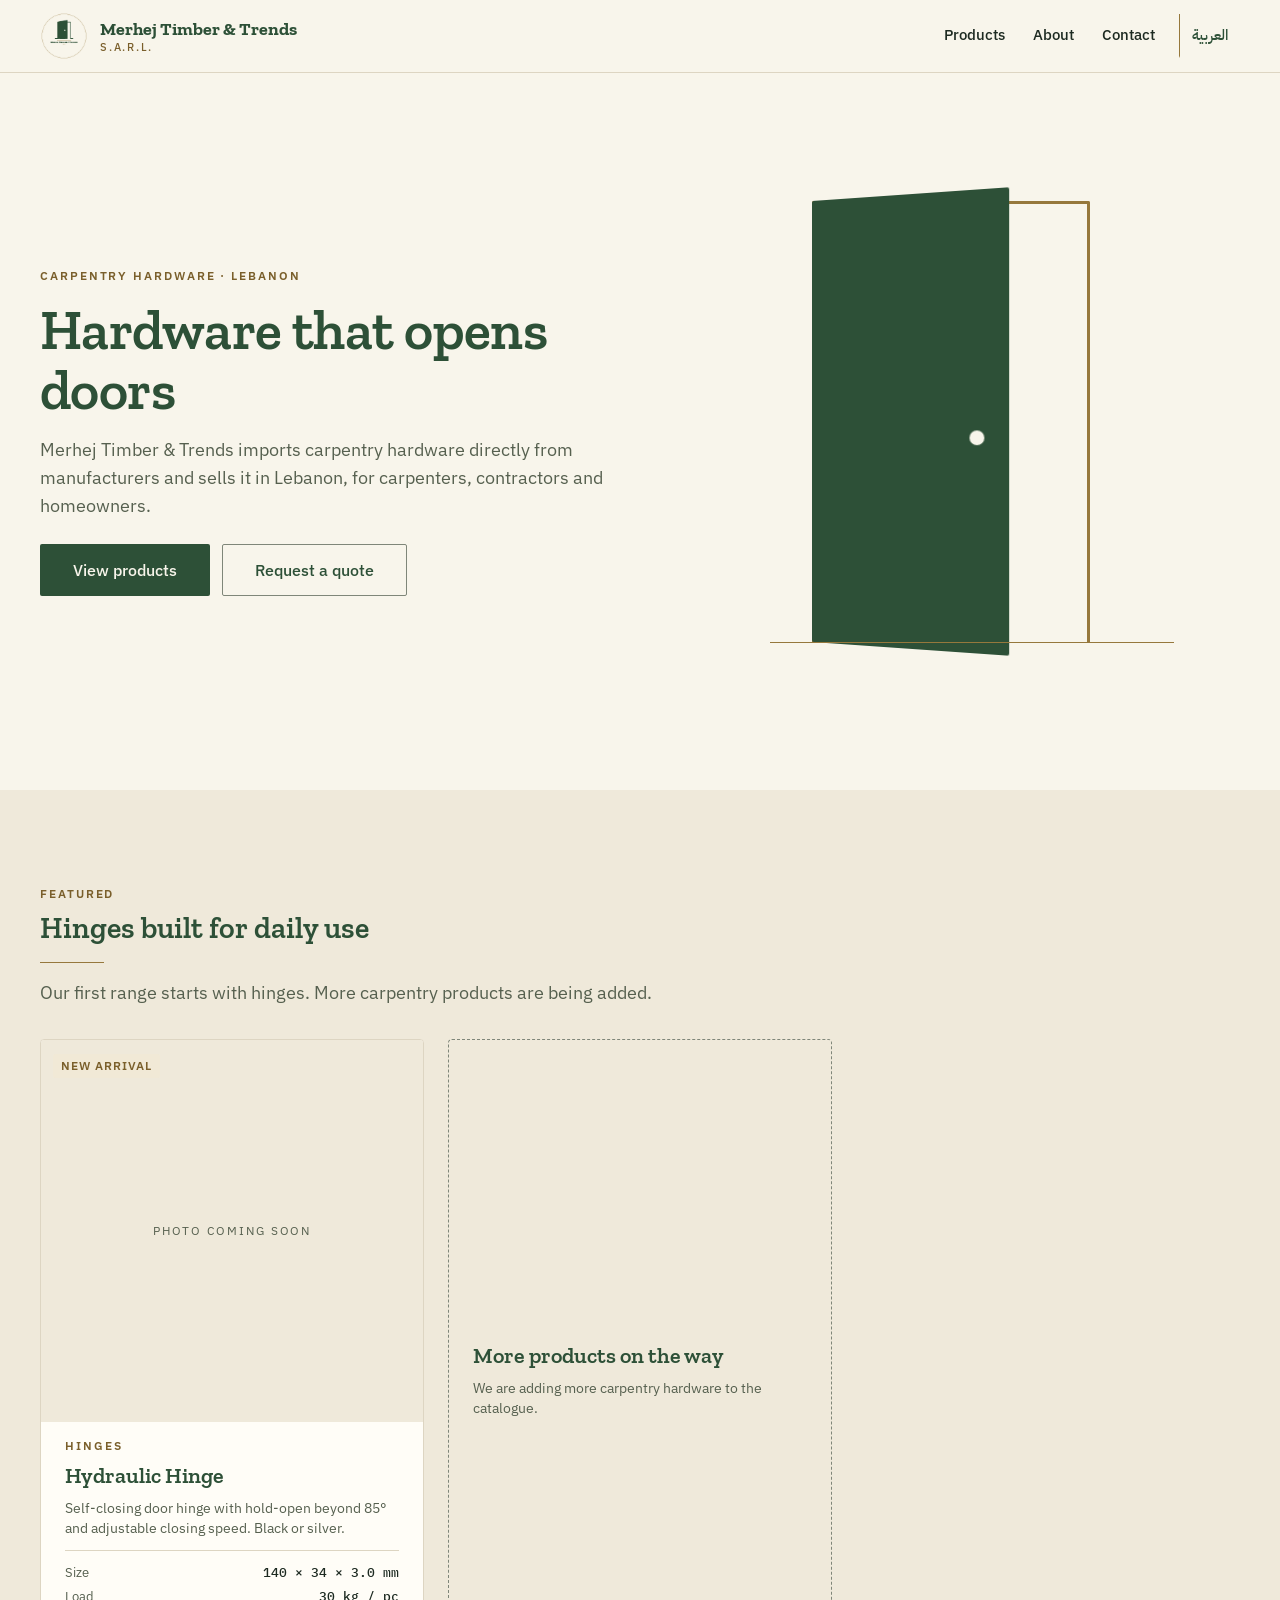
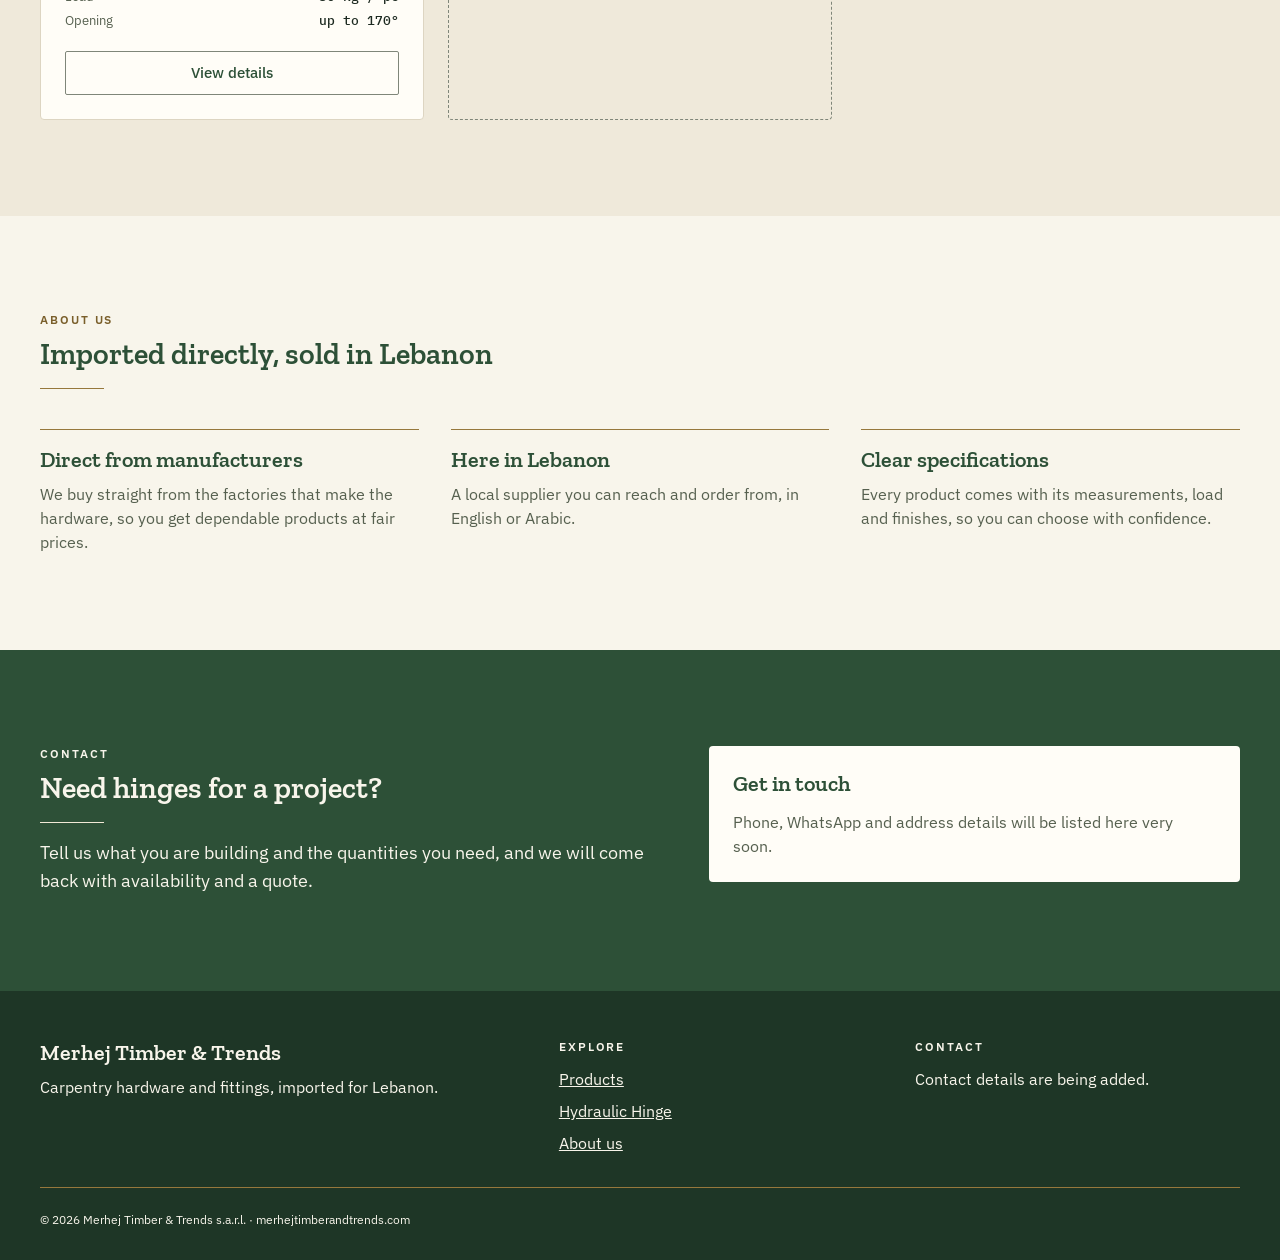
==== commit 89be8bf5: "Split English and Arabic into separate pages - English pages at /, /products/, /products/hydraulic-h" ====
--- a/public/index.html
+++ b/public/index.html
@@ -3,13 +3,17 @@
 <head>
   <meta charset="utf-8">
   <meta name="viewport" content="width=device-width, initial-scale=1">
-  <title>Merhej Timber & Trends — Carpentry hardware in Lebanon</title>
-  <meta name="description" content="Merhej Timber & Trends s.a.r.l. imports carpentry hardware for Lebanon, starting with hydraulic door hinges.">
+  <title>Merhej Timber &amp; Trends — Carpentry hardware in Lebanon</title>
+  <meta name="description" content="Merhej Timber &amp; Trends s.a.r.l. imports carpentry hardware for Lebanon, starting with hydraulic door hinges.">
   <link rel="canonical" href="https://merhejtimberandtrends.com/">
+  <link rel="alternate" hreflang="en" href="https://merhejtimberandtrends.com/">
+  <link rel="alternate" hreflang="ar" href="https://merhejtimberandtrends.com/ar/">
+  <link rel="alternate" hreflang="x-default" href="https://merhejtimberandtrends.com/">
   <meta property="og:type" content="website">
   <meta property="og:site_name" content="Merhej Timber &amp; Trends">
-  <meta property="og:title" content="Merhej Timber & Trends — Carpentry hardware in Lebanon">
-  <meta property="og:description" content="Merhej Timber & Trends s.a.r.l. imports carpentry hardware for Lebanon, starting with hydraulic door hinges.">
+  <meta property="og:locale" content="en_US">
+  <meta property="og:title" content="Merhej Timber &amp; Trends — Carpentry hardware in Lebanon">
+  <meta property="og:description" content="Merhej Timber &amp; Trends s.a.r.l. imports carpentry hardware for Lebanon, starting with hydraulic door hinges.">
   <meta property="og:url" content="https://merhejtimberandtrends.com/">
   <meta property="og:image" content="https://merhejtimberandtrends.com/assets/img/merhej-logo-ivory.png">
   <link rel="icon" type="image/png" href="assets/img/merhej-logo-ivory.png">
@@ -23,13 +27,14 @@
     <div class="wrap">
       <a class="brand" href="./">
         <img src="assets/img/merhej-logo-ivory.png" alt="" width="48" height="48">
-        <span class="brand-name">Merhej Timber &amp; Trends<small>S.A.R.L.</small></span>
+        <span class="brand-name" lang="en" dir="ltr">Merhej Timber &amp; Trends<small>S.A.R.L.</small></span>
         <span class="sr-only">Merhej Timber &amp; Trends — home</span>
       </a>
       <nav class="nav" aria-label="Main">
         <a href="products/">Products</a>
-        <a href="#about">About</a>
+        <a href="./#about">About</a>
         <a href="#contact">Contact</a>
+        <a class="nav-lang" href="ar/" lang="ar" hreflang="ar">العربية</a>
       </nav>
     </div>
   </header>
@@ -39,7 +44,6 @@
         <div class="hero-copy">
           <p class="t-eyebrow" style="margin:0;color:var(--brass-ink)">Carpentry hardware · Lebanon</p>
           <h1 class="t-display hero-title" id="hero-title">Hardware that opens doors</h1>
-          <p class="t-ar-heading hero-ar" lang="ar" dir="rtl">إكسسوارات نجارة تفتح لكم الأبواب</p>
           <p class="t-body-lg hero-intro">Merhej Timber &amp; Trends imports carpentry hardware directly from manufacturers and sells it in Lebanon, for carpenters, contractors and homeowners.</p>
           <div class="hero-actions">
             <a class="mtt-btn mtt-btn-primary mtt-btn-lg" href="products/">View products</a>
@@ -71,12 +75,11 @@
             <div class="mtt-card-body">
               <p class="mtt-card-cat">Hinges</p>
               <h3 class="mtt-card-name"><a href="products/hydraulic-hinge/" style="color:inherit;text-decoration:none">Hydraulic Hinge</a></h3>
-              <p class="mtt-card-name-ar" lang="ar" dir="rtl">مفصلة باب هيدروليك</p>
               <p class="mtt-card-sum">Self-closing door hinge with hold-open beyond 85° and adjustable closing speed. Black or silver.</p>
               <dl class="mtt-card-specs">
-                <dt>Size</dt><dd>140 × 34 × 3.0 mm</dd>
-                <dt>Load</dt><dd>30 kg / pc</dd>
-                <dt>Opening</dt><dd>up to 170°</dd>
+                <dt>Size</dt><dd dir="ltr">140 × 34 × 3.0 mm</dd>
+                <dt>Load</dt><dd dir="ltr">30 kg / pc</dd>
+                <dt>Opening</dt><dd dir="ltr">up to 170°</dd>
               </dl>
               <div class="mtt-card-cta"><a class="mtt-btn mtt-btn-secondary" href="products/hydraulic-hinge/">View details</a></div>
             </div>
@@ -120,7 +123,6 @@
           <h2 class="mtt-sh-title" id="contact-title">Need hinges for a project?</h2>
           <hr class="mtt-sh-rule" aria-hidden="true">
           <p class="mtt-sh-intro">Tell us what you are building and the quantities you need, and we will come back with availability and a quote.</p>
-          <p class="t-ar-body" lang="ar" dir="rtl" style="margin:0">أخبرونا عن مشروعكم والكميات المطلوبة، وسنعود إليكم بالتوفر والسعر.</p>
         </header>
         <div class="contact-card">
           <h3 class="t-h3">Get in touch</h3>
@@ -132,16 +134,15 @@
   <footer class="site-footer">
     <div class="wrap">
       <div>
-        <p class="foot-brand">Merhej Timber &amp; Trends</p>
+        <p class="foot-brand" lang="en" dir="ltr">Merhej Timber &amp; Trends</p>
         <p>Carpentry hardware and fittings, imported for Lebanon.</p>
-        <p lang="ar" dir="rtl" class="t-ar-body" style="text-align:start">إكسسوارات النجارة، مستوردة للبنان.</p>
       </div>
       <nav aria-label="Footer">
         <h2>Explore</h2>
         <ul>
           <li><a href="products/">Products</a></li>
           <li><a href="products/hydraulic-hinge/">Hydraulic Hinge</a></li>
-          <li><a href="#about">About us</a></li>
+          <li><a href="./#about">About us</a></li>
         </ul>
       </nav>
       <div>
--- a/public/assets/css/site.css
+++ b/public/assets/css/site.css
@@ -8,8 +8,8 @@
 a:focus-visible, button:focus-visible { outline: none; box-shadow: 0 0 0 2px var(--surface), 0 0 0 4px var(--focus); border-radius: var(--radius-sm); }
 .wrap { width: 100%; max-width: calc(var(--content-max) + 2 * var(--space-5)); margin: 0 auto; padding: 0 var(--space-4); }
 @media (min-width: 720px) { .wrap { padding: 0 var(--space-5); } }
-.skip { position: absolute; left: -9999px; top: var(--space-2); background: var(--surface-raised); color: var(--forest); padding: var(--space-2) var(--space-3); z-index: 10; }
-.skip:focus { left: var(--space-2); }
+.skip { position: absolute; inset-inline-start: -9999px; top: var(--space-2); background: var(--surface-raised); color: var(--forest); padding: var(--space-2) var(--space-3); z-index: 10; }
+.skip:focus { inset-inline-start: var(--space-2); }
 .sr-only { position: absolute; width: 1px; height: 1px; overflow: hidden; clip: rect(0 0 0 0); white-space: nowrap; }
 
 /* Header */
@@ -23,9 +23,12 @@
 .nav a { display: inline-flex; align-items: center; min-height: 44px; padding: 0 var(--space-3); font-size: 15px; line-height: 20px; font-weight: 500; color: var(--ink); text-decoration: none; border-bottom: 2px solid transparent; }
 .nav a:hover { color: var(--forest); }
 .nav a[aria-current="page"] { color: var(--forest); border-bottom-color: var(--brass); }
+/* Link to the same page in the other language, set apart by a brass hairline */
+.nav .nav-lang { margin-inline-start: var(--space-2); border-inline-start: var(--rule-weight) solid var(--brass); color: var(--forest); }
 @media (max-width: 559px) {
   .brand-name { display: none; }
   .nav a { padding: 0 var(--space-2); }
+  .nav .nav-lang { margin-inline-start: var(--space-1); }
 }
 
 /* Sections */
@@ -40,7 +43,6 @@
 .hero .wrap { display: grid; gap: var(--space-7); align-items: center; }
 .hero-copy { display: flex; flex-direction: column; gap: var(--space-4); max-width: 600px; }
 .hero-title { margin: 0; color: var(--forest); font-size: 40px; line-height: 46px; }
-.hero-ar { margin: 0; color: var(--ink-muted); }
 .hero-intro { margin: 0; color: var(--ink-muted); }
 .hero-actions { display: flex; flex-wrap: wrap; gap: var(--space-3); margin-top: var(--space-2); }
 @media (min-width: 900px) {
@@ -55,6 +57,7 @@
 .door-knob { position: absolute; right: 12%; top: 52%; width: 14px; height: 14px; border-radius: var(--radius-round); background: var(--surface); }
 .door-frame { position: absolute; left: 12%; top: 6%; width: 66%; height: 84%; border: 3px solid var(--brass); border-bottom: 0; border-radius: var(--radius-sm) var(--radius-sm) 0 0; }
 .door-ground { position: absolute; left: 2%; right: 2%; top: 90%; border-top: var(--rule-weight) solid var(--brass); }
+[dir="rtl"] .door-art { transform: scaleX(-1); }
 
 /* Grids */
 .grid { display: grid; gap: var(--space-5); grid-template-columns: 1fr; }
@@ -108,7 +111,6 @@
 .dg-label { fill: var(--ink-muted); font-family: var(--font-sans); font-size: 12px; }
 .product-info { display: flex; flex-direction: column; gap: var(--space-4); }
 .product-info h1 { margin: 0; color: var(--forest); }
-.product-ar { margin: 0; color: var(--ink-muted); }
 .product-lead { margin: 0; color: var(--ink-muted); }
 .product-tags { display: flex; flex-wrap: wrap; gap: var(--space-2); }
 .product-actions { display: flex; flex-wrap: wrap; gap: var(--space-3); }
@@ -117,7 +119,6 @@
 .features svg { width: 20px; height: 20px; margin-top: 2px; color: var(--forest); }
 .product-block { display: flex; flex-direction: column; gap: var(--space-4); padding-top: var(--space-5); }
 .product-block h2 { margin: 0; color: var(--forest); }
-.desc-ar { margin: 0; color: var(--ink-muted); }
 .note { margin: 0; color: var(--ink-muted); }
 
 /* Footer */
@@ -130,3 +131,35 @@
 .site-footer a { color: var(--on-forest); }
 .foot-brand { font-family: var(--font-slab); font-size: 22px; line-height: 28px; font-weight: 600; margin-bottom: var(--space-2) !important; }
 .foot-legal { grid-column: 1 / -1; padding-top: var(--space-5); border-top: 1px solid var(--brass); font-size: 12px; line-height: 16px; }
+
+/* Arabic pages (/ar/): <html lang="ar" dir="rtl">. Layout mirrors through logical
+   properties; these rules switch headings to IBM Plex Sans Arabic, give Arabic its
+   taller line heights and drop the Latin uppercase tracking. Spec values keep
+   dir="ltr", Western digits and IBM Plex Mono. */
+:lang(ar) body { font-family: var(--font-arabic); line-height: 28px; }
+:lang(ar) .t-display, :lang(ar) .t-h1, :lang(ar) .t-h2, :lang(ar) .t-h3,
+:lang(ar) .mtt-sh-title, :lang(ar) .mtt-card-name, :lang(ar) .mtt-spec caption {
+  font-family: var(--font-arabic); font-weight: 700; letter-spacing: 0;
+}
+:lang(ar) .hero-title { line-height: 60px; }
+@media (min-width: 900px) { :lang(ar) .hero-title { line-height: 80px; } }
+:lang(ar) .t-h1 { line-height: 60px; }
+:lang(ar) .t-h2, :lang(ar) .mtt-sh-title { line-height: 44px; }
+:lang(ar) .t-h3, :lang(ar) .mtt-card-name, :lang(ar) .mtt-spec caption { line-height: 34px; }
+:lang(ar) .t-eyebrow, :lang(ar) .mtt-sh-eyebrow, :lang(ar) .mtt-card-cat, :lang(ar) .mtt-card-ph,
+:lang(ar) .site-footer h2, :lang(ar) .photo-ph .t-caption {
+  letter-spacing: 0 !important; text-transform: none !important; font-size: 14px; line-height: 20px;
+}
+:lang(ar) .mtt-badge { letter-spacing: 0; text-transform: none; font-size: 13px; }
+:lang(ar) .t-body-lg, :lang(ar) .mtt-sh-intro { font-size: 18px; line-height: 32px; }
+:lang(ar) .t-body { font-size: 17px; line-height: 30px; }
+:lang(ar) .t-small, :lang(ar) .mtt-card-sum, :lang(ar) .crumbs { line-height: 24px; }
+:lang(ar) .mtt-spec th { font-size: 15px; line-height: 24px; }
+:lang(ar) .dg-label { font-family: var(--font-arabic); font-size: 13px; }
+:lang(ar) .mtt-spec td:not([dir="ltr"]) { font-family: var(--font-arabic); font-size: 15px; line-height: 24px; }
+
+/* 404.html holds both languages; a script switches <html> to Arabic for /ar/ addresses. */
+html:not([lang="ar"]) .lang-ar, html[lang="ar"] .lang-en { display: none; }
+/* Measurements keep dir="ltr"; line them up with the start of the Arabic table and the end of the card row. */
+:lang(ar) .mtt-spec td[dir="ltr"] { text-align: end; }
+:lang(ar) .mtt-card-specs dd[dir="ltr"] { text-align: start; }
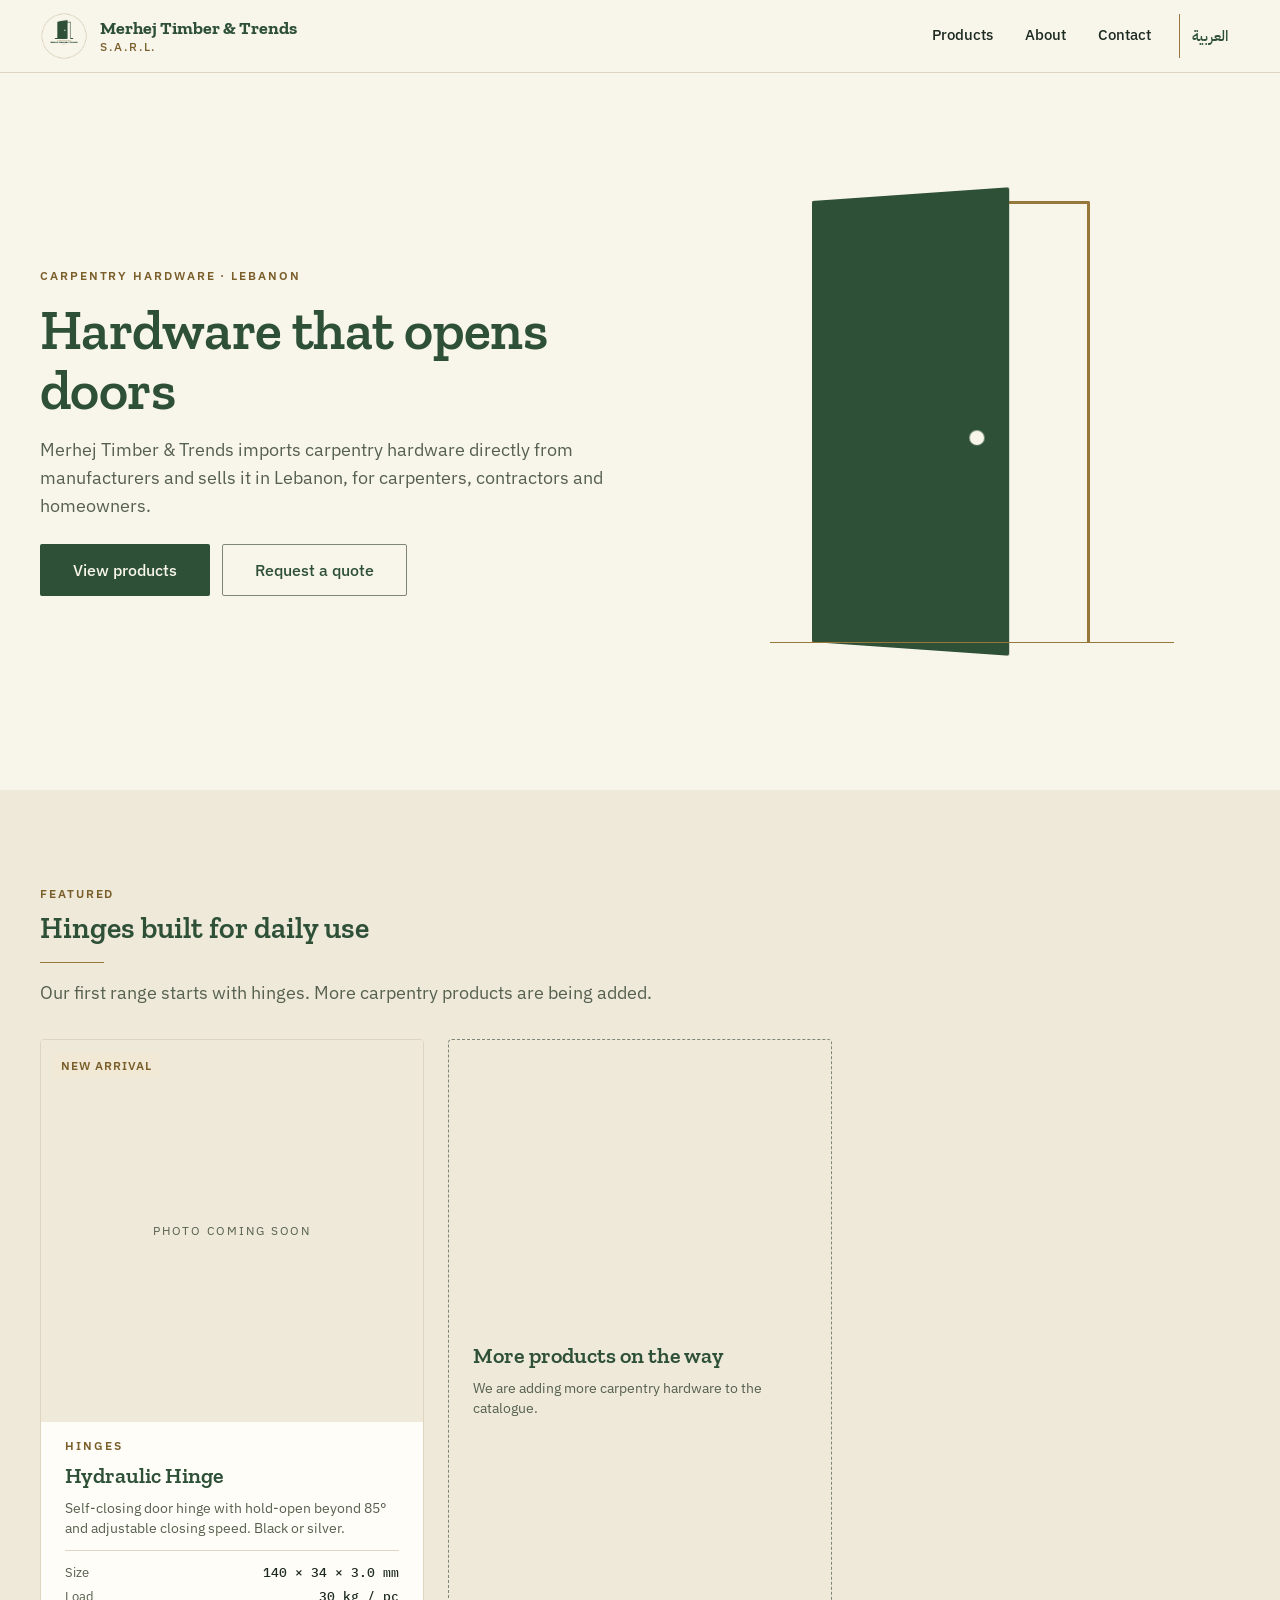
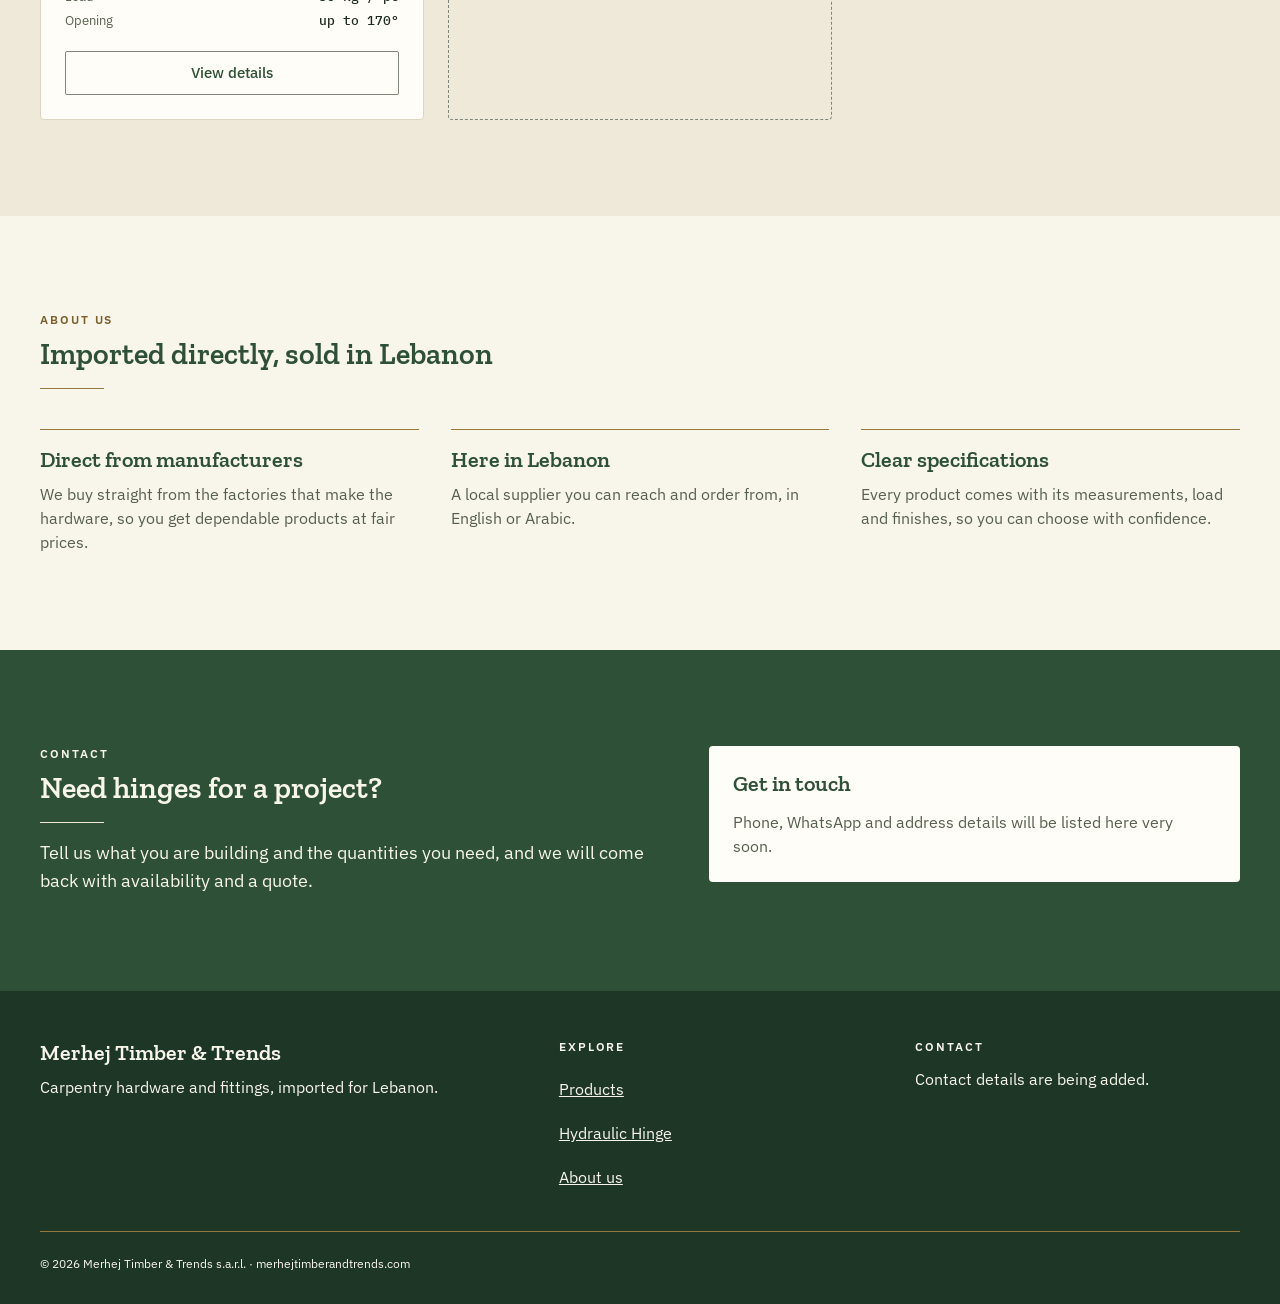
==== commit f8d90fd7: "Make the site work well on phones - Header: on phones the menu becomes a row of full-width tabs unde" ====
--- a/public/index.html
+++ b/public/index.html
@@ -17,6 +17,11 @@
   <meta property="og:url" content="https://merhejtimberandtrends.com/">
   <meta property="og:image" content="https://merhejtimberandtrends.com/assets/img/merhej-logo-ivory.png">
   <link rel="icon" type="image/png" href="assets/img/merhej-logo-ivory.png">
+  <link rel="apple-touch-icon" href="assets/img/merhej-logo-ivory.png">
+  <meta name="theme-color" content="#f8f5eb" media="(prefers-color-scheme: light)">
+  <meta name="theme-color" content="#121a15" media="(prefers-color-scheme: dark)">
+  <link rel="preconnect" href="https://fonts.googleapis.com">
+  <link rel="preconnect" href="https://fonts.gstatic.com" crossorigin>
   <link rel="stylesheet" href="assets/css/tokens.css">
   <link rel="stylesheet" href="assets/css/components.css">
   <link rel="stylesheet" href="assets/css/site.css">
@@ -34,8 +39,8 @@
         <a href="products/">Products</a>
         <a href="./#about">About</a>
         <a href="#contact">Contact</a>
-        <a class="nav-lang" href="ar/" lang="ar" hreflang="ar">العربية</a>
       </nav>
+      <a class="nav-lang" href="ar/" lang="ar" hreflang="ar">العربية</a>
     </div>
   </header>
   <main id="main">
@@ -77,8 +82,8 @@
               <h3 class="mtt-card-name"><a href="products/hydraulic-hinge/" style="color:inherit;text-decoration:none">Hydraulic Hinge</a></h3>
               <p class="mtt-card-sum">Self-closing door hinge with hold-open beyond 85° and adjustable closing speed. Black or silver.</p>
               <dl class="mtt-card-specs">
-                <dt>Size</dt><dd dir="ltr">140 × 34 × 3.0 mm</dd>
-                <dt>Load</dt><dd dir="ltr">30 kg / pc</dd>
+                <dt>Size</dt><dd dir="ltr">140 × 34 × 3.0&nbsp;mm</dd>
+                <dt>Load</dt><dd dir="ltr">30&nbsp;kg / pc</dd>
                 <dt>Opening</dt><dd dir="ltr">up to 170°</dd>
               </dl>
               <div class="mtt-card-cta"><a class="mtt-btn mtt-btn-secondary" href="products/hydraulic-hinge/">View details</a></div>
--- a/public/assets/css/site.css
+++ b/public/assets/css/site.css
@@ -12,24 +12,29 @@
 .skip:focus { inset-inline-start: var(--space-2); }
 .sr-only { position: absolute; width: 1px; height: 1px; overflow: hidden; clip: rect(0 0 0 0); white-space: nowrap; }
 
-/* Header */
+/* Header: brand, main nav and the other-language link in one row from 720px;
+   on phones the nav drops to a second row of full-width tabs. */
 .site-header { border-bottom: 1px solid var(--line); background: var(--surface); }
-.site-header .wrap { display: flex; align-items: center; justify-content: space-between; gap: var(--space-4); min-height: 72px; }
-.brand { display: flex; align-items: center; gap: var(--space-3); text-decoration: none; color: var(--forest); }
-.brand img { width: 48px; height: 48px; border-radius: var(--radius-round); }
+.site-header .wrap { display: flex; flex-wrap: wrap; align-items: center; gap: 0 var(--space-4); min-height: 72px; }
+.brand { display: flex; align-items: center; gap: var(--space-3); min-height: 48px; margin-inline-end: auto; text-decoration: none; color: var(--forest); }
+.brand img { flex: none; width: 48px; height: 48px; border-radius: var(--radius-round); }
 .brand-name { font-family: var(--font-slab); font-size: 18px; line-height: 22px; font-weight: 700; }
-.brand-name small { display: block; font-family: var(--font-sans); font-size: 11px; line-height: 14px; font-weight: 500; letter-spacing: .16em; color: var(--brass-ink); }
-.nav { display: flex; gap: var(--space-1); }
-.nav a { display: inline-flex; align-items: center; min-height: 44px; padding: 0 var(--space-3); font-size: 15px; line-height: 20px; font-weight: 500; color: var(--ink); text-decoration: none; border-bottom: 2px solid transparent; }
+.brand-name small { display: block; font-family: var(--font-sans); font-size: 12px; line-height: 16px; font-weight: 500; letter-spacing: .16em; color: var(--brass-ink); }
+.nav { display: flex; gap: var(--space-2); }
+.nav a { display: inline-flex; align-items: center; justify-content: center; min-height: 44px; padding: 0 var(--space-3); font-size: 15px; line-height: 20px; font-weight: 500; color: var(--ink); text-decoration: none; border-bottom: 2px solid transparent; }
 .nav a:hover { color: var(--forest); }
 .nav a[aria-current="page"] { color: var(--forest); border-bottom-color: var(--brass); }
 /* Link to the same page in the other language, set apart by a brass hairline */
-.nav .nav-lang { margin-inline-start: var(--space-2); border-inline-start: var(--rule-weight) solid var(--brass); color: var(--forest); }
-@media (max-width: 559px) {
-  .brand-name { display: none; }
-  .nav a { padding: 0 var(--space-2); }
-  .nav .nav-lang { margin-inline-start: var(--space-1); }
-}
+.nav-lang { display: inline-flex; align-items: center; min-height: 44px; padding: 0 var(--space-3); border-inline-start: var(--rule-weight) solid var(--brass); font-size: 15px; line-height: 20px; font-weight: 500; color: var(--forest); text-decoration: none; }
+.nav-lang:hover { text-decoration: underline; text-underline-offset: 4px; }
+@media (max-width: 719px) {
+  .site-header .wrap { min-height: 0; padding-top: var(--space-2); }
+  .brand img { width: 44px; height: 44px; }
+  .brand-name { font-size: 16px; line-height: 20px; }
+  .nav { order: 3; flex: 1 0 calc(100% + 2 * var(--space-4)); gap: 0; margin: var(--space-2) calc(-1 * var(--space-4)) 0; border-top: 1px solid var(--line); }
+  .nav a { flex: 1 1 0; min-height: 48px; padding: 0 var(--space-2); }
+}
+@media (max-width: 359px) { .brand-name { display: none; } }
 
 /* Sections */
 .section { padding: var(--space-8) 0; }
@@ -58,6 +63,12 @@
 .door-frame { position: absolute; left: 12%; top: 6%; width: 66%; height: 84%; border: 3px solid var(--brass); border-bottom: 0; border-radius: var(--radius-sm) var(--radius-sm) 0 0; }
 .door-ground { position: absolute; left: 2%; right: 2%; top: 90%; border-top: var(--rule-weight) solid var(--brass); }
 [dir="rtl"] .door-art { transform: scaleX(-1); }
+@media (max-width: 599px) {
+  .hero { padding: var(--space-7) 0 var(--space-8); }
+  .hero .wrap { gap: var(--space-6); }
+  .door-art { max-width: 200px; }
+  .hero-actions .mtt-btn { flex: 1 1 auto; }
+}
 
 /* Grids */
 .grid { display: grid; gap: var(--space-5); grid-template-columns: 1fr; }
@@ -88,14 +99,18 @@
 .contact-card p { margin: 0; color: var(--ink-muted); }
 
 /* Breadcrumb */
-.crumbs { padding-top: var(--space-5); font-size: 14px; line-height: 20px; color: var(--ink-muted); }
-.crumbs ol { display: flex; flex-wrap: wrap; gap: var(--space-2); margin: 0; padding: 0; list-style: none; }
+.crumbs { padding-top: var(--space-3); font-size: 14px; line-height: 20px; color: var(--ink-muted); }
+.crumbs ol { display: flex; flex-wrap: wrap; align-items: center; gap: 0 var(--space-2); margin: 0; padding: 0; list-style: none; }
+.crumbs li { display: flex; align-items: center; min-height: 44px; }
+.crumbs a { display: inline-flex; align-items: center; justify-content: center; min-height: 44px; min-width: 44px; }
 .crumbs li + li::before { content: "/"; margin-inline-end: var(--space-2); color: var(--line-strong); }
 .crumbs a { color: var(--ink-muted); }
 
 /* Product page */
-.product { display: grid; gap: var(--space-7); padding: var(--space-6) 0 var(--space-8); }
-@media (min-width: 900px) { .product { grid-template-columns: 1fr 1fr; padding-bottom: var(--space-9); } }
+.product { display: grid; gap: var(--space-7); padding: var(--space-5) 0 var(--space-8); }
+@media (min-width: 720px) { .product { grid-template-columns: 1fr 1fr; gap: var(--space-6); } }
+@media (min-width: 900px) { .product { gap: var(--space-7); padding-bottom: var(--space-9); } }
+
 .product-media { display: flex; flex-direction: column; gap: var(--space-4); }
 .photo-ph { aspect-ratio: 1 / 1; background: var(--surface-sunken); border-radius: var(--radius-md); display: flex; flex-direction: column; align-items: center; justify-content: center; gap: var(--space-2); color: var(--ink-muted); text-align: center; padding: var(--space-5); }
 .photo-ph svg { width: 96px; height: auto; }
@@ -108,7 +123,12 @@
 .dg-wall { fill: var(--ink-muted); }
 .dg-door { fill: var(--forest); }
 .dg-text { fill: var(--ink); font-family: var(--font-mono); font-size: 13px; font-weight: 500; }
-.dg-label { fill: var(--ink-muted); font-family: var(--font-sans); font-size: 12px; }
+.dg-legend { list-style: none; margin: var(--space-4) 0 0; padding: 0; display: flex; flex-wrap: wrap; gap: var(--space-2) var(--space-5); color: var(--ink); }
+.dg-legend li { display: flex; align-items: center; gap: var(--space-2); }
+.dg-key { flex: none; width: 28px; height: 4px; border-radius: var(--radius-sm); background: var(--forest); }
+.dg-key-hold { background: repeating-linear-gradient(90deg, var(--brass) 0 7px, transparent 7px 11px); }
+@media (max-width: 899px) { .dg-text { font-size: 18px; } }
+@media (max-width: 599px) { .diagram { padding: var(--space-4); } }
 .product-info { display: flex; flex-direction: column; gap: var(--space-4); }
 .product-info h1 { margin: 0; color: var(--forest); }
 .product-lead { margin: 0; color: var(--ink-muted); }
@@ -120,14 +140,30 @@
 .product-block { display: flex; flex-direction: column; gap: var(--space-4); padding-top: var(--space-5); }
 .product-block h2 { margin: 0; color: var(--forest); }
 .note { margin: 0; color: var(--ink-muted); }
-
+/* Phones: name first, then photo, details, diagram, specs (desktop keeps media | info columns) */
+@media (max-width: 719px) {
+  .product { display: flex; flex-direction: column; gap: var(--space-4); }
+  .product-media, .product-info { display: contents; }
+  .product-info > .t-eyebrow { order: 1; }
+  .product-info > h1 { order: 2; }
+  .product-tags { order: 3; }
+  .product-media > :first-child { order: 4; }
+  .product-lead { order: 5; }
+  .product-actions { order: 6; }
+  .product-block { order: 7; }
+  .diagram { order: 8; }
+  .product-block#specs { order: 9; }
+  .photo-ph { aspect-ratio: 4 / 3; }
+  .product-actions .mtt-btn-primary { flex: 1 1 100%; }
+}
 /* Footer */
 .site-footer { background: var(--forest-deep); color: var(--on-forest); padding: var(--space-7) 0 var(--space-6); }
 .site-footer .wrap { display: grid; gap: var(--space-6); }
 @media (min-width: 720px) { .site-footer .wrap { grid-template-columns: 1.5fr 1fr 1fr; } }
 .site-footer h2 { margin: 0 0 var(--space-3); font-family: var(--font-sans); font-size: 12px; line-height: 16px; font-weight: 600; letter-spacing: .16em; text-transform: uppercase; color: var(--on-forest); }
 .site-footer p { margin: 0; }
-.site-footer ul { margin: 0; padding: 0; list-style: none; display: flex; flex-direction: column; gap: var(--space-2); }
+.site-footer ul { margin: 0; padding: 0; list-style: none; display: flex; flex-direction: column; }
+.site-footer li a { display: inline-flex; align-items: center; min-height: 44px; }
 .site-footer a { color: var(--on-forest); }
 .foot-brand { font-family: var(--font-slab); font-size: 22px; line-height: 28px; font-weight: 600; margin-bottom: var(--space-2) !important; }
 .foot-legal { grid-column: 1 / -1; padding-top: var(--space-5); border-top: 1px solid var(--brass); font-size: 12px; line-height: 16px; }
@@ -155,7 +191,6 @@
 :lang(ar) .t-body { font-size: 17px; line-height: 30px; }
 :lang(ar) .t-small, :lang(ar) .mtt-card-sum, :lang(ar) .crumbs { line-height: 24px; }
 :lang(ar) .mtt-spec th { font-size: 15px; line-height: 24px; }
-:lang(ar) .dg-label { font-family: var(--font-arabic); font-size: 13px; }
 :lang(ar) .mtt-spec td:not([dir="ltr"]) { font-family: var(--font-arabic); font-size: 15px; line-height: 24px; }
 
 /* 404.html holds both languages; a script switches <html> to Arabic for /ar/ addresses. */
@@ -163,3 +198,6 @@
 /* Measurements keep dir="ltr"; line them up with the start of the Arabic table and the end of the card row. */
 :lang(ar) .mtt-spec td[dir="ltr"] { text-align: end; }
 :lang(ar) .mtt-card-specs dd[dir="ltr"] { text-align: start; }
+
+/* Product card names are links: give them a 44px tap height without changing the card's layout. */
+.mtt-card-name a { display: block; padding-block: var(--space-2); margin-block: calc(-1 * var(--space-2)); }
